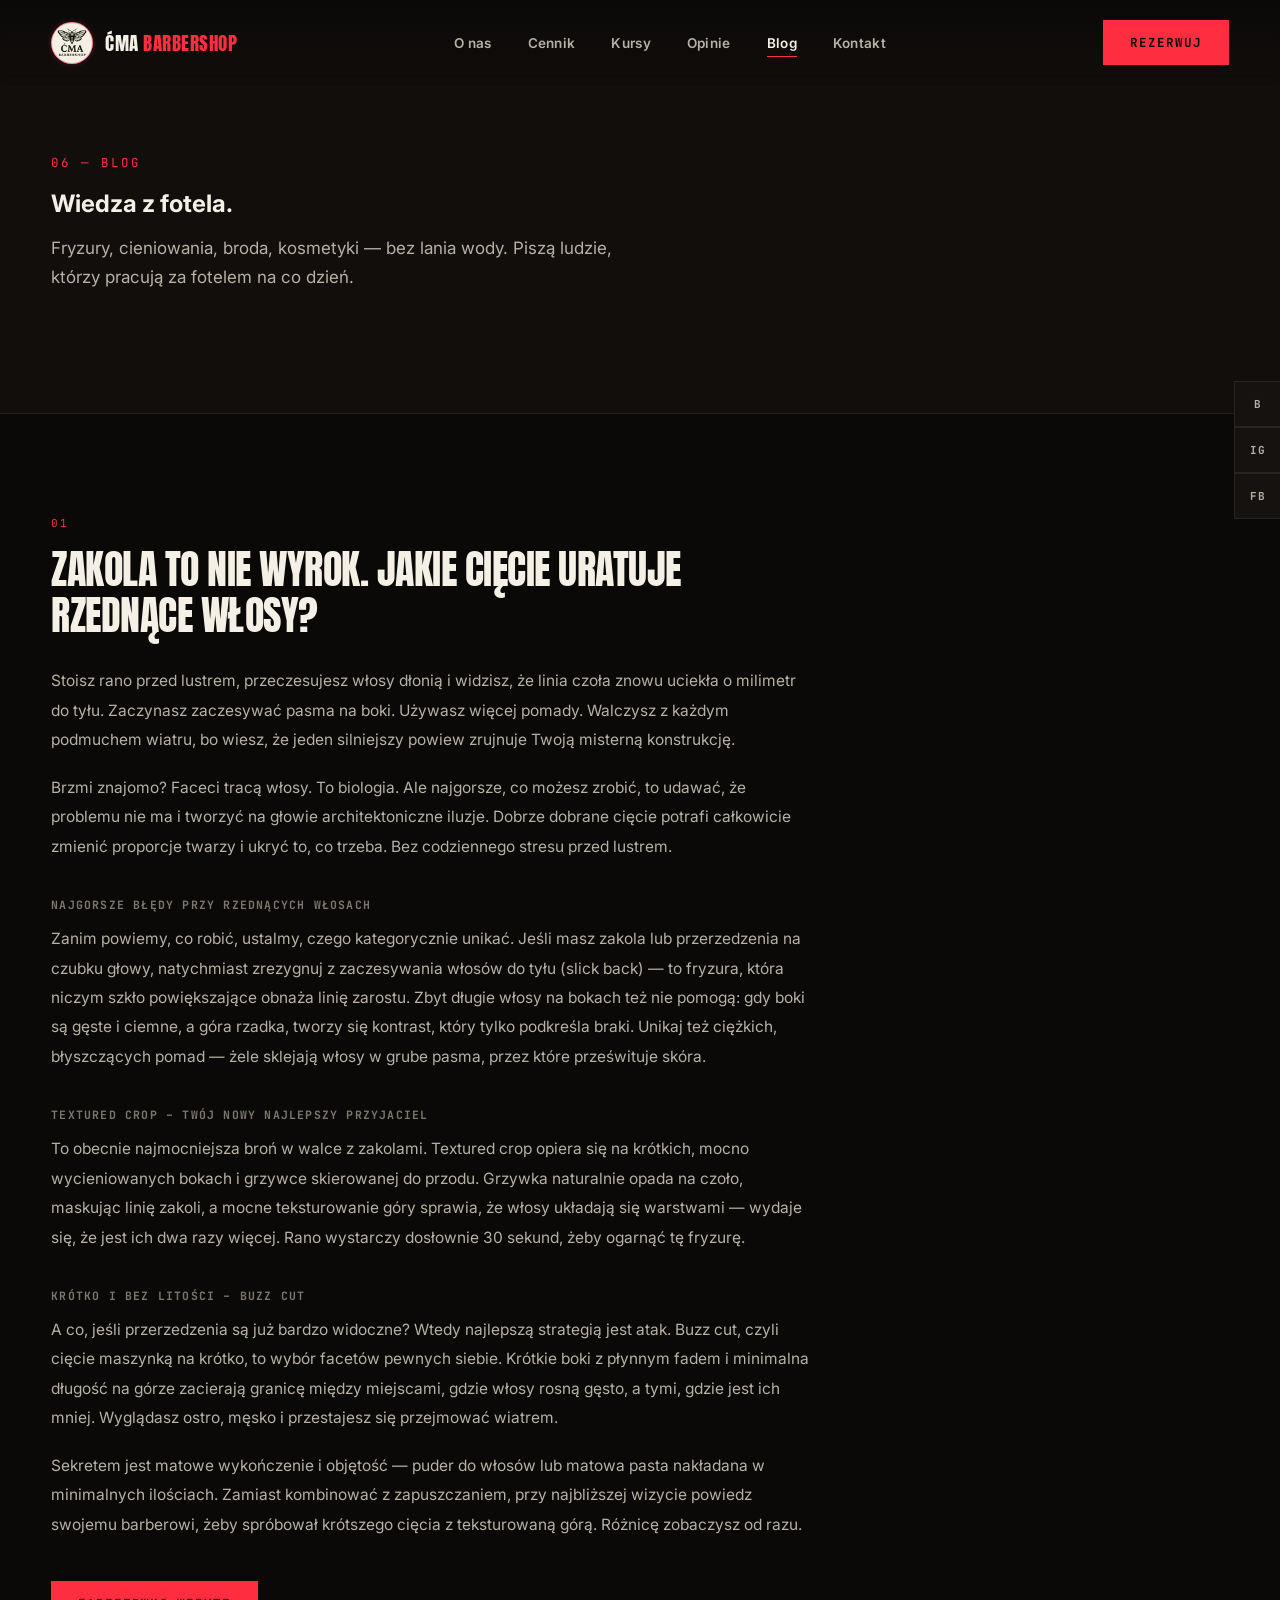
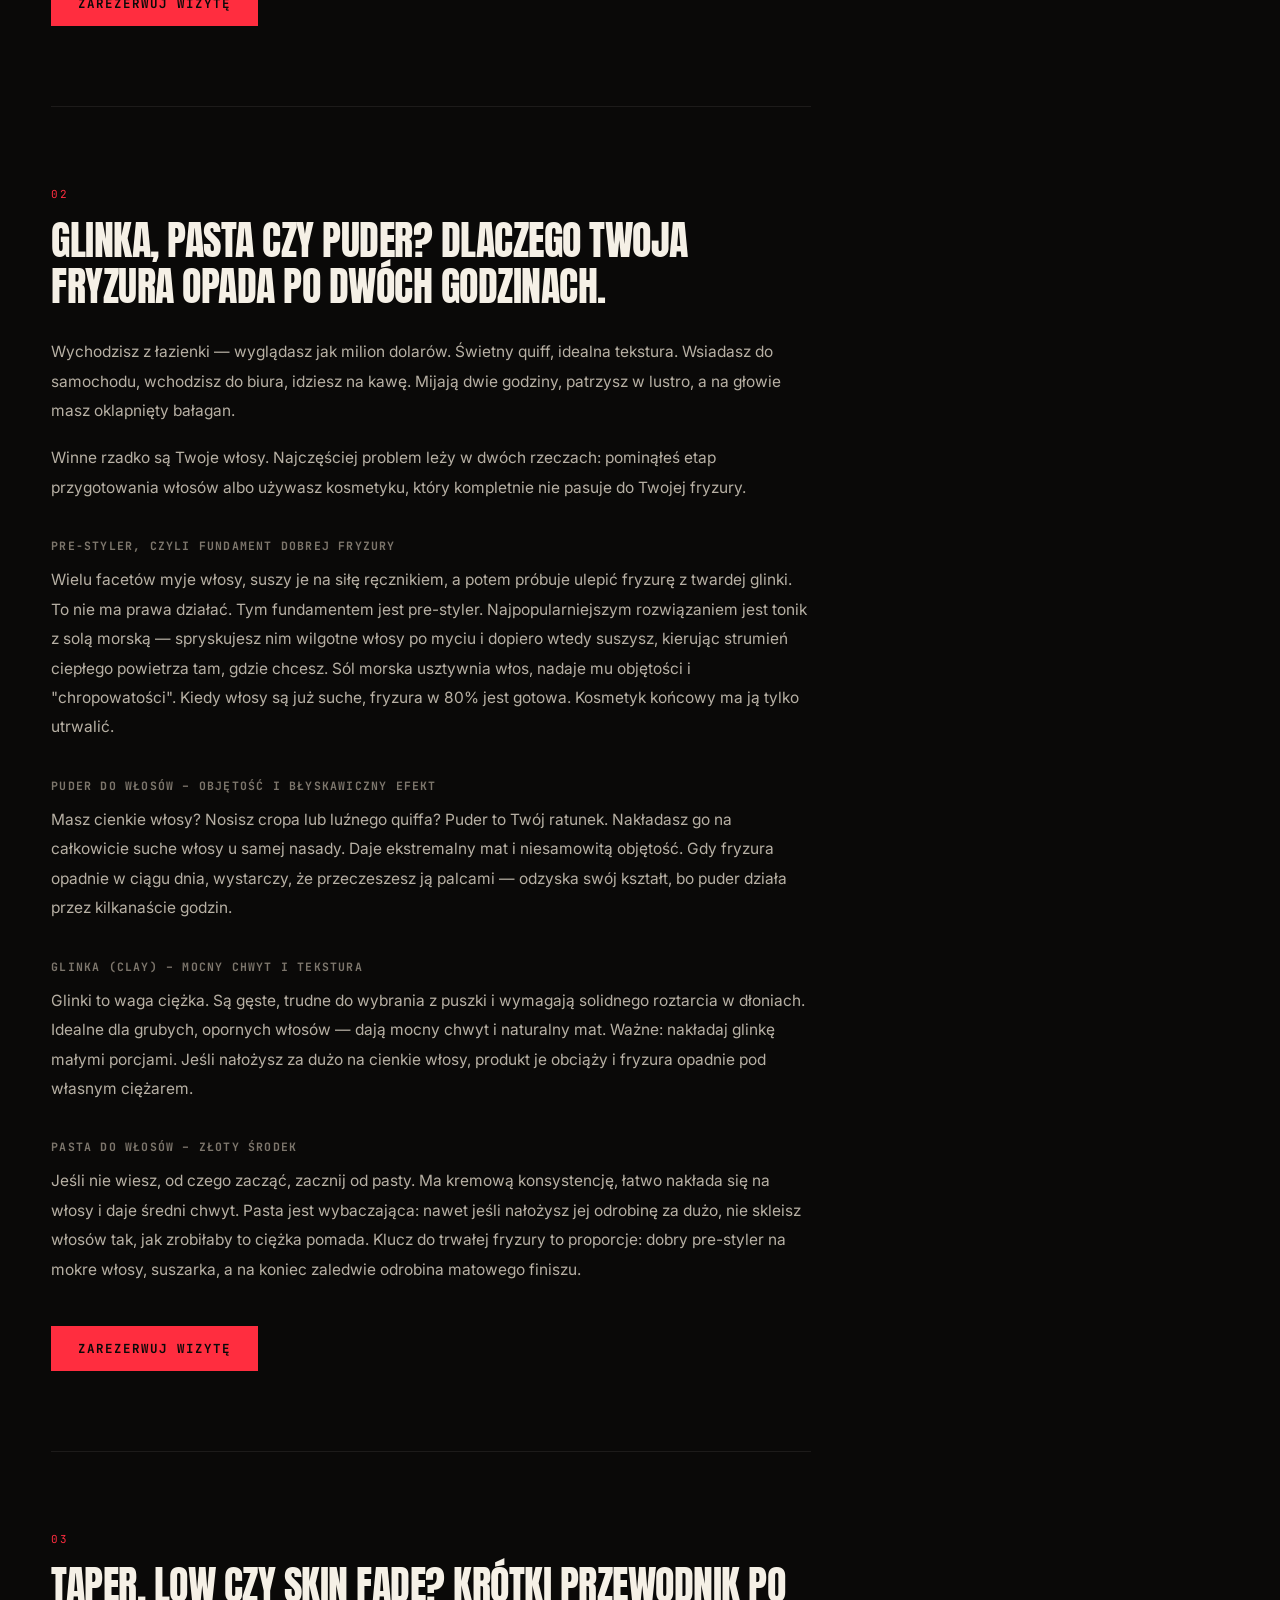
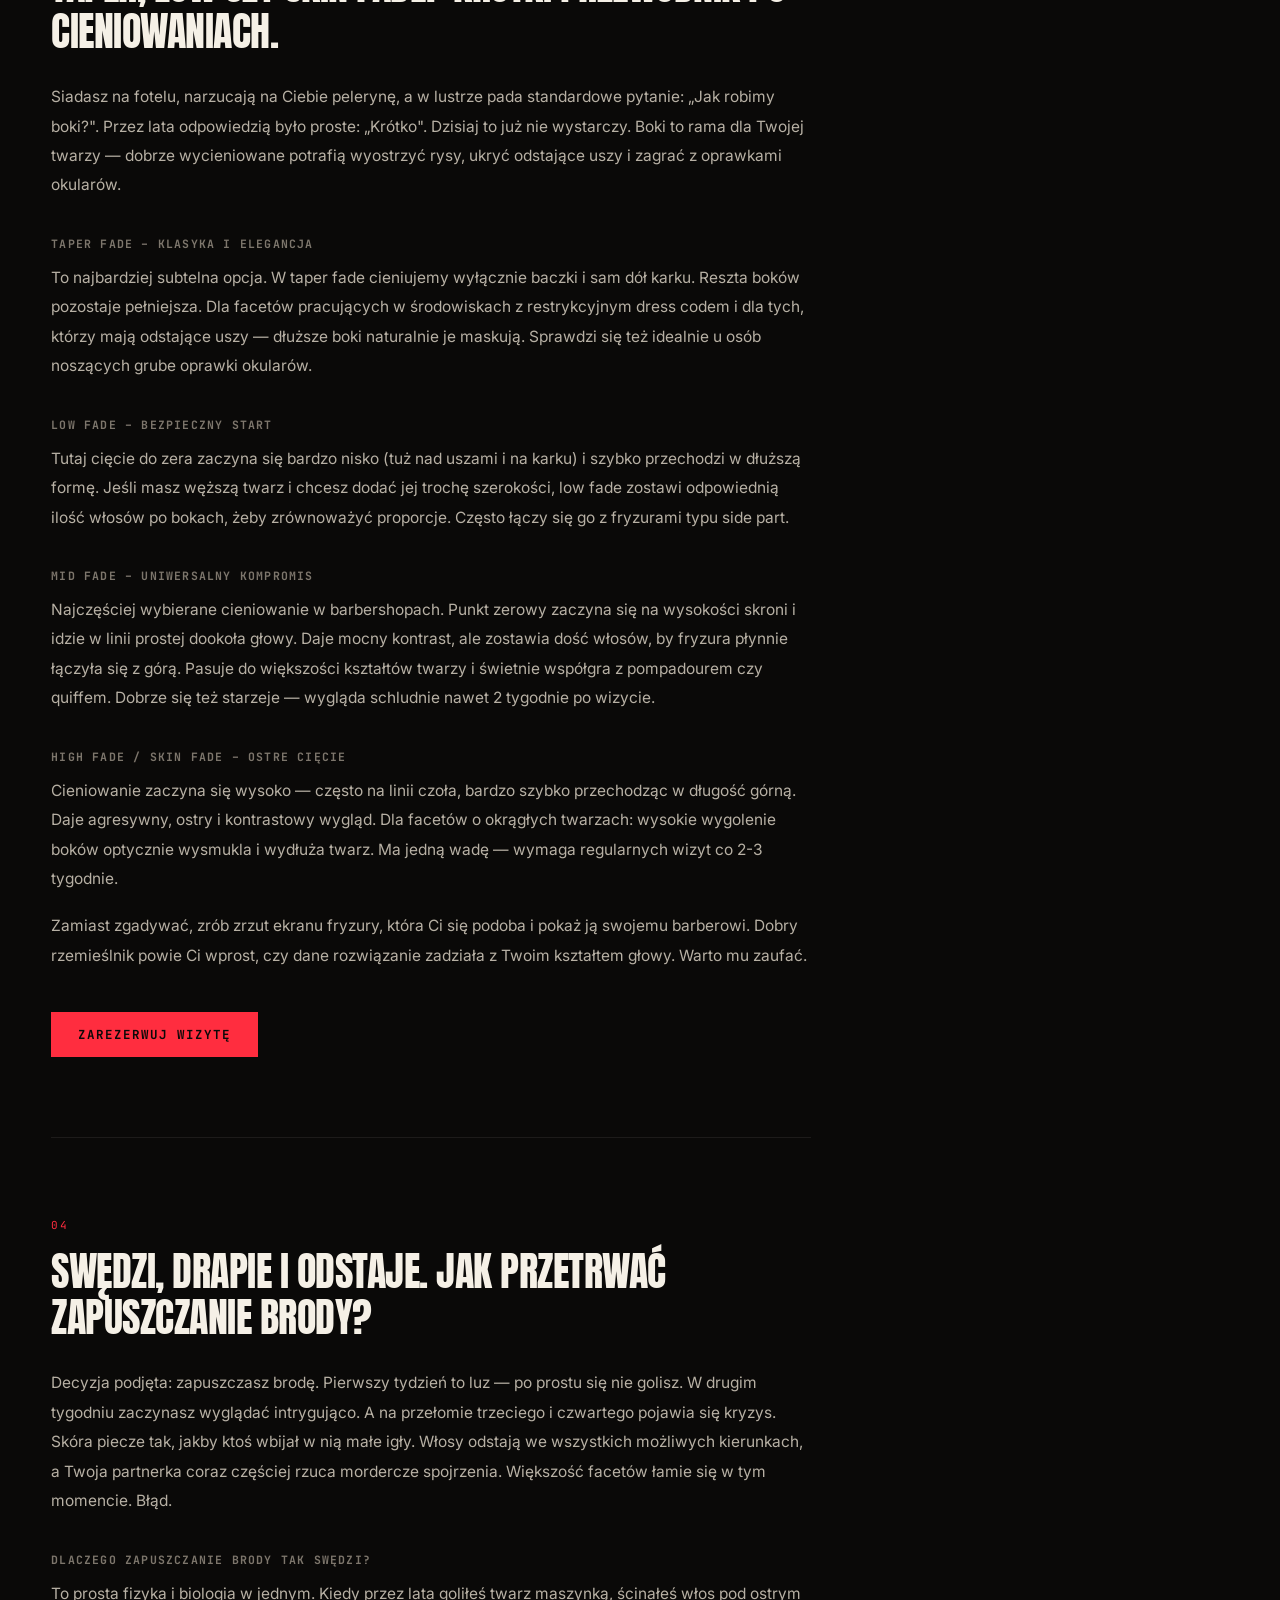
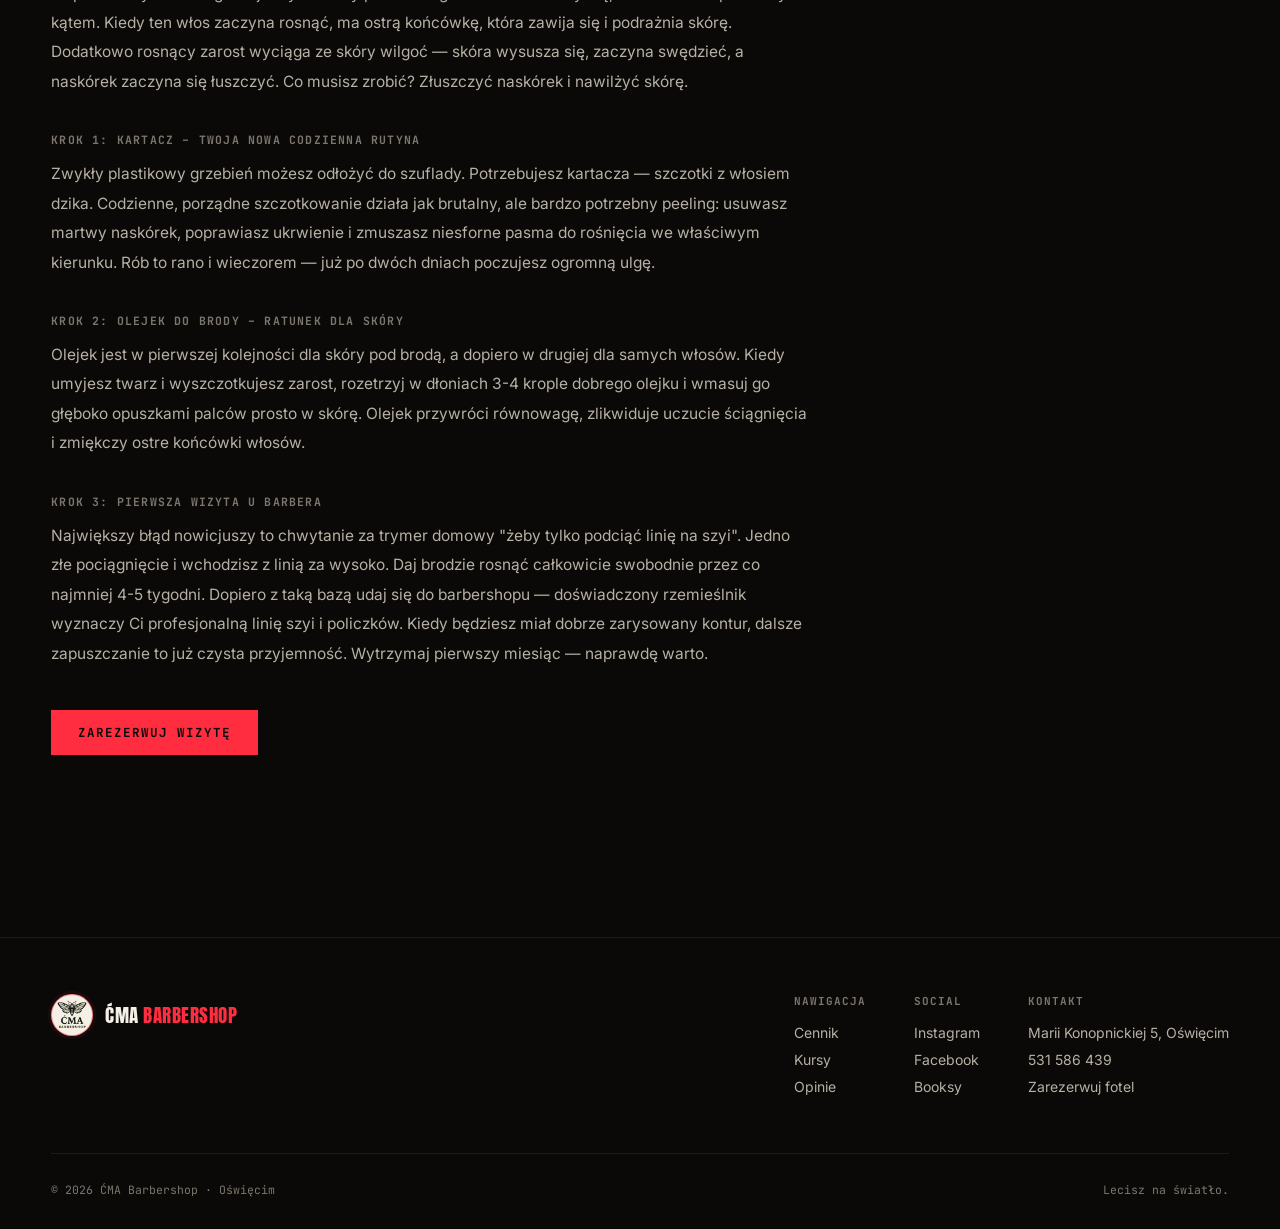
==== blog.html @ a2393db1 "Add files via upload" ====
<!DOCTYPE html>
<html lang="pl">
<head>
<meta charset="UTF-8">
<meta name="viewport" content="width=device-width, initial-scale=1, viewport-fit=cover">
<title>Blog — ĆMA Barbershop Oświęcim</title>
<meta name="description" content="Wiedza z fotela. Artykuły o fryzurach, cieniowaniach, brodzie i kosmetykach — od barberów ĆMA.">
<meta name="theme-color" content="#0a0908">
<meta property="og:title" content="Blog — ĆMA Barbershop">
<meta property="og:description" content="Wiedza z fotela. Artykuły o fryzurach, cieniowaniach, brodzie i kosmetykach.">
<meta property="og:type" content="website">
<meta property="og:locale" content="pl_PL">
<link rel="icon" type="image/jpeg" href="assets/logo-cma.jpg">
<link rel="stylesheet" href="style.css">
</head>
<body>

<!-- ============ HEADER ============ -->
<header id="siteHeader">
  <div class="brand">
    <a href="index.html" style="display:flex;align-items:center;gap:12px;text-decoration:none;">
      <div class="brand-mark">
        <img src="assets/logo-cma.jpg" alt="Logo ĆMA Barbershop">
      </div>
      <span class="brand-name">ĆMA <span>Barbershop</span></span>
    </a>
  </div>
  <nav class="main-nav">
    <a href="index.html#onas">O nas</a>
    <a href="index.html#cennik">Cennik</a>
    <a href="index.html#kursy">Kursy</a>
    <a href="index.html#opinie">Opinie</a>
    <a href="blog.html" class="active">Blog</a>
    <a href="index.html#kontakt">Kontakt</a>
  </nav>
  <a href="index.html#rezerwuj" class="btn-cta header-cta">Rezerwuj</a>
</header>

<aside class="social-rail">
  <a href="https://booksy.com/pl-pl/320725_cma-barbershop_barber-shop_10151_oswiecim#ba_s=seo" aria-label="Booksy" target="_blank" rel="noopener">B</a>
  <a href="https://www.instagram.com/cmabarbershop/" aria-label="Instagram" target="_blank" rel="noopener">IG</a>
  <a href="https://www.facebook.com/cmabarbershop/" aria-label="Facebook" target="_blank" rel="noopener">FB</a>
</aside>

<!-- ============ BLOG HERO ============ -->
<section class="blog-page-hero">
  <div class="section-inner">
    <span class="eyebrow-num">06 — Blog</span>
    <h1>Wiedza z fotela.</h1>
    <p class="blog-page-lede">Fryzury, cieniowania, broda, kosmetyki — bez lania wody. Piszą ludzie, którzy pracują za fotelem na co dzień.</p>
  </div>
</section>

<!-- ============ ARTICLES ============ -->
<main class="blog-page-main">
  <div class="section-inner">

    <article class="blog-page-article" id="blog-art-1">
      <div class="blog-page-num">01</div>
      <h2>Zakola to nie wyrok. Jakie cięcie uratuje rzednące włosy?</h2>
      <p>Stoisz rano przed lustrem, przeczesujesz włosy dłonią i widzisz, że linia czoła znowu uciekła o milimetr do tyłu. Zaczynasz zaczesywać pasma na boki. Używasz więcej pomady. Walczysz z każdym podmuchem wiatru, bo wiesz, że jeden silniejszy powiew zrujnuje Twoją misterną konstrukcję.</p>
      <p>Brzmi znajomo? Faceci tracą włosy. To biologia. Ale najgorsze, co możesz zrobić, to udawać, że problemu nie ma i tworzyć na głowie architektoniczne iluzje. Dobrze dobrane cięcie potrafi całkowicie zmienić proporcje twarzy i ukryć to, co trzeba. Bez codziennego stresu przed lustrem.</p>
      <h3>Najgorsze błędy przy rzednących włosach</h3>
      <p>Zanim powiemy, co robić, ustalmy, czego kategorycznie unikać. Jeśli masz zakola lub przerzedzenia na czubku głowy, natychmiast zrezygnuj z zaczesywania włosów do tyłu (slick back) — to fryzura, która niczym szkło powiększające obnaża linię zarostu. Zbyt długie włosy na bokach też nie pomogą: gdy boki są gęste i ciemne, a góra rzadka, tworzy się kontrast, który tylko podkreśla braki. Unikaj też ciężkich, błyszczących pomad — żele sklejają włosy w grube pasma, przez które prześwituje skóra.</p>
      <h3>Textured crop – Twój nowy najlepszy przyjaciel</h3>
      <p>To obecnie najmocniejsza broń w walce z zakolami. Textured crop opiera się na krótkich, mocno wycieniowanych bokach i grzywce skierowanej do przodu. Grzywka naturalnie opada na czoło, maskując linię zakoli, a mocne teksturowanie góry sprawia, że włosy układają się warstwami — wydaje się, że jest ich dwa razy więcej. Rano wystarczy dosłownie 30 sekund, żeby ogarnąć tę fryzurę.</p>
      <h3>Krótko i bez litości – Buzz cut</h3>
      <p>A co, jeśli przerzedzenia są już bardzo widoczne? Wtedy najlepszą strategią jest atak. Buzz cut, czyli cięcie maszynką na krótko, to wybór facetów pewnych siebie. Krótkie boki z płynnym fadem i minimalna długość na górze zacierają granicę między miejscami, gdzie włosy rosną gęsto, a tymi, gdzie jest ich mniej. Wyglądasz ostro, męsko i przestajesz się przejmować wiatrem.</p>
      <p>Sekretem jest matowe wykończenie i objętość — puder do włosów lub matowa pasta nakładana w minimalnych ilościach. Zamiast kombinować z zapuszczaniem, przy najbliższej wizycie powiedz swojemu barberowi, żeby spróbował krótszego cięcia z teksturowaną górą. Różnicę zobaczysz od razu.</p>
      <a href="index.html#rezerwuj" class="btn-cta blog-page-cta">Zarezerwuj wizytę</a>
    </article>

    <article class="blog-page-article" id="blog-art-2">
      <div class="blog-page-num">02</div>
      <h2>Glinka, pasta czy puder? Dlaczego Twoja fryzura opada po dwóch godzinach.</h2>
      <p>Wychodzisz z łazienki — wyglądasz jak milion dolarów. Świetny quiff, idealna tekstura. Wsiadasz do samochodu, wchodzisz do biura, idziesz na kawę. Mijają dwie godziny, patrzysz w lustro, a na głowie masz oklapnięty bałagan.</p>
      <p>Winne rzadko są Twoje włosy. Najczęściej problem leży w dwóch rzeczach: pominąłeś etap przygotowania włosów albo używasz kosmetyku, który kompletnie nie pasuje do Twojej fryzury.</p>
      <h3>Pre-styler, czyli fundament dobrej fryzury</h3>
      <p>Wielu facetów myje włosy, suszy je na siłę ręcznikiem, a potem próbuje ulepić fryzurę z twardej glinki. To nie ma prawa działać. Tym fundamentem jest pre-styler. Najpopularniejszym rozwiązaniem jest tonik z solą morską — spryskujesz nim wilgotne włosy po myciu i dopiero wtedy suszysz, kierując strumień ciepłego powietrza tam, gdzie chcesz. Sól morska usztywnia włos, nadaje mu objętości i "chropowatości". Kiedy włosy są już suche, fryzura w 80% jest gotowa. Kosmetyk końcowy ma ją tylko utrwalić.</p>
      <h3>Puder do włosów – objętość i błyskawiczny efekt</h3>
      <p>Masz cienkie włosy? Nosisz cropa lub luźnego quiffa? Puder to Twój ratunek. Nakładasz go na całkowicie suche włosy u samej nasady. Daje ekstremalny mat i niesamowitą objętość. Gdy fryzura opadnie w ciągu dnia, wystarczy, że przeczeszesz ją palcami — odzyska swój kształt, bo puder działa przez kilkanaście godzin.</p>
      <h3>Glinka (Clay) – mocny chwyt i tekstura</h3>
      <p>Glinki to waga ciężka. Są gęste, trudne do wybrania z puszki i wymagają solidnego roztarcia w dłoniach. Idealne dla grubych, opornych włosów — dają mocny chwyt i naturalny mat. Ważne: nakładaj glinkę małymi porcjami. Jeśli nałożysz za dużo na cienkie włosy, produkt je obciąży i fryzura opadnie pod własnym ciężarem.</p>
      <h3>Pasta do włosów – złoty środek</h3>
      <p>Jeśli nie wiesz, od czego zacząć, zacznij od pasty. Ma kremową konsystencję, łatwo nakłada się na włosy i daje średni chwyt. Pasta jest wybaczająca: nawet jeśli nałożysz jej odrobinę za dużo, nie skleisz włosów tak, jak zrobiłaby to ciężka pomada. Klucz do trwałej fryzury to proporcje: dobry pre-styler na mokre włosy, suszarka, a na koniec zaledwie odrobina matowego finiszu.</p>
      <a href="index.html#rezerwuj" class="btn-cta blog-page-cta">Zarezerwuj wizytę</a>
    </article>

    <article class="blog-page-article" id="blog-art-3">
      <div class="blog-page-num">03</div>
      <h2>Taper, low czy skin fade? Krótki przewodnik po cieniowaniach.</h2>
      <p>Siadasz na fotelu, narzucają na Ciebie pelerynę, a w lustrze pada standardowe pytanie: „Jak robimy boki?". Przez lata odpowiedzią było proste: „Krótko". Dzisiaj to już nie wystarczy. Boki to rama dla Twojej twarzy — dobrze wycieniowane potrafią wyostrzyć rysy, ukryć odstające uszy i zagrać z oprawkami okularów.</p>
      <h3>Taper fade – klasyka i elegancja</h3>
      <p>To najbardziej subtelna opcja. W taper fade cieniujemy wyłącznie baczki i sam dół karku. Reszta boków pozostaje pełniejsza. Dla facetów pracujących w środowiskach z restrykcyjnym dress codem i dla tych, którzy mają odstające uszy — dłuższe boki naturalnie je maskują. Sprawdzi się też idealnie u osób noszących grube oprawki okularów.</p>
      <h3>Low fade – bezpieczny start</h3>
      <p>Tutaj cięcie do zera zaczyna się bardzo nisko (tuż nad uszami i na karku) i szybko przechodzi w dłuższą formę. Jeśli masz węższą twarz i chcesz dodać jej trochę szerokości, low fade zostawi odpowiednią ilość włosów po bokach, żeby zrównoważyć proporcje. Często łączy się go z fryzurami typu side part.</p>
      <h3>Mid fade – uniwersalny kompromis</h3>
      <p>Najczęściej wybierane cieniowanie w barbershopach. Punkt zerowy zaczyna się na wysokości skroni i idzie w linii prostej dookoła głowy. Daje mocny kontrast, ale zostawia dość włosów, by fryzura płynnie łączyła się z górą. Pasuje do większości kształtów twarzy i świetnie współgra z pompadourem czy quiffem. Dobrze się też starzeje — wygląda schludnie nawet 2 tygodnie po wizycie.</p>
      <h3>High fade / Skin fade – ostre cięcie</h3>
      <p>Cieniowanie zaczyna się wysoko — często na linii czoła, bardzo szybko przechodząc w długość górną. Daje agresywny, ostry i kontrastowy wygląd. Dla facetów o okrągłych twarzach: wysokie wygolenie boków optycznie wysmukla i wydłuża twarz. Ma jedną wadę — wymaga regularnych wizyt co 2-3 tygodnie.</p>
      <p>Zamiast zgadywać, zrób zrzut ekranu fryzury, która Ci się podoba i pokaż ją swojemu barberowi. Dobry rzemieślnik powie Ci wprost, czy dane rozwiązanie zadziała z Twoim kształtem głowy. Warto mu zaufać.</p>
      <a href="index.html#rezerwuj" class="btn-cta blog-page-cta">Zarezerwuj wizytę</a>
    </article>

    <article class="blog-page-article" id="blog-art-4">
      <div class="blog-page-num">04</div>
      <h2>Swędzi, drapie i odstaje. Jak przetrwać zapuszczanie brody?</h2>
      <p>Decyzja podjęta: zapuszczasz brodę. Pierwszy tydzień to luz — po prostu się nie golisz. W drugim tygodniu zaczynasz wyglądać intrygująco. A na przełomie trzeciego i czwartego pojawia się kryzys. Skóra piecze tak, jakby ktoś wbijał w nią małe igły. Włosy odstają we wszystkich możliwych kierunkach, a Twoja partnerka coraz częściej rzuca mordercze spojrzenia. Większość facetów łamie się w tym momencie. Błąd.</p>
      <h3>Dlaczego zapuszczanie brody tak swędzi?</h3>
      <p>To prosta fizyka i biologia w jednym. Kiedy przez lata goliłeś twarz maszynką, ścinałeś włos pod ostrym kątem. Kiedy ten włos zaczyna rosnąć, ma ostrą końcówkę, która zawija się i podrażnia skórę. Dodatkowo rosnący zarost wyciąga ze skóry wilgoć — skóra wysusza się, zaczyna swędzieć, a naskórek zaczyna się łuszczyć. Co musisz zrobić? Złuszczyć naskórek i nawilżyć skórę.</p>
      <h3>Krok 1: Kartacz – Twoja nowa codzienna rutyna</h3>
      <p>Zwykły plastikowy grzebień możesz odłożyć do szuflady. Potrzebujesz kartacza — szczotki z włosiem dzika. Codzienne, porządne szczotkowanie działa jak brutalny, ale bardzo potrzebny peeling: usuwasz martwy naskórek, poprawiasz ukrwienie i zmuszasz niesforne pasma do rośnięcia we właściwym kierunku. Rób to rano i wieczorem — już po dwóch dniach poczujesz ogromną ulgę.</p>
      <h3>Krok 2: Olejek do brody – ratunek dla skóry</h3>
      <p>Olejek jest w pierwszej kolejności dla skóry pod brodą, a dopiero w drugiej dla samych włosów. Kiedy umyjesz twarz i wyszczotkujesz zarost, rozetrzyj w dłoniach 3-4 krople dobrego olejku i wmasuj go głęboko opuszkami palców prosto w skórę. Olejek przywróci równowagę, zlikwiduje uczucie ściągnięcia i zmiękczy ostre końcówki włosów.</p>
      <h3>Krok 3: Pierwsza wizyta u barbera</h3>
      <p>Największy błąd nowicjuszy to chwytanie za trymer domowy "żeby tylko podciąć linię na szyi". Jedno złe pociągnięcie i wchodzisz z linią za wysoko. Daj brodzie rosnąć całkowicie swobodnie przez co najmniej 4-5 tygodni. Dopiero z taką bazą udaj się do barbershopu — doświadczony rzemieślnik wyznaczy Ci profesjonalną linię szyi i policzków. Kiedy będziesz miał dobrze zarysowany kontur, dalsze zapuszczanie to już czysta przyjemność. Wytrzymaj pierwszy miesiąc — naprawdę warto.</p>
      <a href="index.html#rezerwuj" class="btn-cta blog-page-cta">Zarezerwuj wizytę</a>
    </article>

  </div>
</main>

<!-- ============ FOOTER ============ -->
<footer>
  <div class="footer-top">
    <div class="brand">
      <div class="brand-mark">
        <img src="assets/logo-cma.jpg" alt="Logo ĆMA Barbershop">
      </div>
      <span class="brand-name">ĆMA <span>Barbershop</span></span>
    </div>
    <div class="footer-links">
      <div class="footer-col">
        <h5>Nawigacja</h5>
        <a href="index.html#cennik">Cennik</a>
        <a href="index.html#kursy">Kursy</a>
        <a href="index.html#opinie">Opinie</a>
      </div>
      <div class="footer-col">
        <h5>Social</h5>
        <a href="https://www.instagram.com/cmabarbershop/" target="_blank" rel="noopener">Instagram</a>
        <a href="https://www.facebook.com/cmabarbershop/" target="_blank" rel="noopener">Facebook</a>
        <a href="https://booksy.com/pl-pl/320725_cma-barbershop_barber-shop_10151_oswiecim#ba_s=seo" target="_blank" rel="noopener">Booksy</a>
      </div>
      <div class="footer-col">
        <h5>Kontakt</h5>
        <a href="index.html#kontakt">Marii Konopnickiej 5, Oświęcim</a>
        <a href="tel:+48531586439">531 586 439</a>
        <a href="index.html#rezerwuj">Zarezerwuj fotel</a>
      </div>
    </div>
  </div>
  <div class="footer-bottom">
    <span>© 2026 ĆMA Barbershop · Oświęcim</span>
    <span>Lecisz na światło.</span>
  </div>
</footer>

<script>
  // header scroll state
  const header = document.getElementById('siteHeader');
  window.addEventListener('scroll', () => {
    header.classList.toggle('scrolled', window.scrollY > 40);
  });

  // scroll do artykułu z hasha (#blog-art-1 itp.)
  window.addEventListener('load', () => {
    const hash = window.location.hash;
    if (hash) {
      const el = document.querySelector(hash);
      if (el) {
        setTimeout(() => {
          const headerH = header?.offsetHeight || 80;
          const top = el.getBoundingClientRect().top + window.scrollY - headerH - 20;
          window.scrollTo({ top, behavior: 'smooth' });
        }, 100);
      }
    }
  });
</script>

</body>
</html>
---- style.css ----
@import url('https://fonts.googleapis.com/css2?family=Anton&family=Bebas+Neue&family=Inter:wght@400;500;600;700;800;900&family=JetBrains+Mono:wght@400;500;600;700&display=swap');

  :root{
    --bg: #0a0908;
    --bg-2: #120e0c;
    --card: #161210;
    --card-line: rgba(245,241,232,0.08);
    --red: #ff2d3f;
    --red-deep: #c4111f;
    --ember: #ff7a45;
    --cream: #f5f0e6;
    --cream-dim: #b7b0a4;
    --grey: #7d766c;
    --mono: 'JetBrains Mono', monospace;
    --display: 'Anton', sans-serif;
    --body: 'Inter', sans-serif;
  }

  *{ margin:0; padding:0; box-sizing:border-box; }
  html{ scroll-behavior:smooth; background:var(--bg); }
  body{
    background:var(--bg);
    color:var(--cream);
    font-family:var(--body);
    overflow-x:hidden;
    -webkit-font-smoothing:antialiased;
  }
  ::selection{ background:var(--red); color:var(--cream); }

  a{ color:inherit; text-decoration:none; }
  ul{ list-style:none; }
  img{ max-width:100%; display:block; }

  ::-webkit-scrollbar{ width:10px; }
  ::-webkit-scrollbar-track{ background:var(--bg); }
  ::-webkit-scrollbar-thumb{ background:var(--red-deep); border-radius:0; }

  /* ---------- texture / atmosphere ---------- */
  .grain{
    position:fixed; inset:0; z-index:999; pointer-events:none;
    opacity:0.035; mix-blend-mode:overlay;
    background-image:url("data:image/svg+xml,%3Csvg xmlns='http://www.w3.org/2000/svg' width='120' height='120'%3E%3Cfilter id='n'%3E%3CfeTurbulence type='fractalNoise' baseFrequency='0.9' numOctaves='2' stitchTiles='stitch'/%3E%3C/filter%3E%3Crect width='100%25' height='100%25' filter='url(%23n)'/%3E%3C/svg%3E");
  }
  .hex-field{
    position:absolute; inset:0;
    background-image:
      linear-gradient(30deg, transparent 49%, rgba(245,241,232,0.025) 50%, transparent 51%),
      linear-gradient(150deg, transparent 49%, rgba(245,241,232,0.025) 50%, transparent 51%),
      linear-gradient(90deg, transparent 49%, rgba(245,241,232,0.018) 50%, transparent 51%);
    background-size: 64px 110px;
    pointer-events:none;
  }

  /* ---------- focus ---------- */
  a:focus-visible, button:focus-visible{
    outline:2px solid var(--ember); outline-offset:3px;
  }

  @media (prefers-reduced-motion: reduce){
    *{ animation-duration:0.01ms !important; animation-iteration-count:1 !important; transition-duration:0.01ms !important; scroll-behavior:auto !important; }
  }

  /* ================= NAV ================= */
  header{
    position:fixed; top:0; left:0; right:0; z-index:200;
    display:flex; align-items:center; justify-content:space-between;
    padding:20px clamp(20px,4vw,56px);
    background:linear-gradient(180deg, rgba(10,9,8,0.92), rgba(10,9,8,0));
    backdrop-filter:blur(6px);
    transition:padding .3s ease, background .3s ease;
  }
  header.scrolled{
    padding:12px clamp(20px,4vw,56px);
    background:rgba(10,9,8,0.88);
    border-bottom:1px solid var(--card-line);
  }
  .brand{ display:flex; align-items:center; gap:12px; }
  .brand-mark{
    width:42px; height:42px; border-radius:50%;
    border:1px solid rgba(255,45,63,0.5);
    display:flex; align-items:center; justify-content:center;
    background:#f5f0e6;
    overflow:hidden;
    box-shadow:0 0 0 3px rgba(255,45,63,0.08);
    flex-shrink:0;
  }
  .brand-mark img{ width:100%; height:100%; object-fit:cover; display:block; }
  .brand-name{ font-family:var(--display); font-size:19px; letter-spacing:0.5px; text-transform:uppercase; }
  .brand-name span{ color:var(--red); }

  nav.main-nav{ display:flex; align-items:center; gap:36px; }
  nav.main-nav a{
    font-size:13.5px; font-weight:600; letter-spacing:0.3px; color:var(--cream-dim);
    position:relative; padding:4px 0; transition:color .25s ease;
  }
  nav.main-nav a::after{
    content:''; position:absolute; left:0; bottom:-2px; width:0; height:1px; background:var(--red);
    transition:width .25s ease;
  }
  nav.main-nav a:hover{ color:var(--cream); }
  nav.main-nav a:hover::after{ width:100%; }

  .header-actions{ display:flex; align-items:center; gap:16px; }
  .nav-blog-link{
    font-size:13.5px; font-weight:600; letter-spacing:0.3px; color:var(--cream-dim);
    position:relative; padding:4px 0; transition:color .25s ease; text-decoration:none;
  }
  .nav-blog-link::after{
    content:''; position:absolute; left:0; bottom:-2px; width:0; height:1px; background:var(--red);
    transition:width .25s ease;
  }
  .nav-blog-link:hover{ color:var(--cream); }
  .nav-blog-link:hover::after{ width:100%; }

  #mainContent.hidden{ display:none; }

  .blog-view{
    display:none; position:fixed; inset:0; background:var(--bg); z-index:999;
    overflow-y:auto;
  }
  .blog-view.active{ display:block; animation:fadein .35s ease; }
  .blog-view-bar{
    position:sticky; top:0; z-index:10; background:var(--bg);
    border-bottom:1px solid var(--card-line);
    display:flex; align-items:center; justify-content:space-between;
    padding:0 clamp(20px,5vw,60px); height:64px;
  }
  .blog-brand{
    font-family:var(--display); font-size:19px; letter-spacing:0.5px;
    text-transform:uppercase; color:var(--cream); text-decoration:none;
  }
  .blog-brand span{ color:var(--red); }
  .blog-back-btn{
    font-family:var(--mono); font-size:12px; letter-spacing:0.8px; text-transform:uppercase;
    background:transparent; border:1px solid var(--card-line); color:var(--cream-dim);
    padding:10px 20px; cursor:pointer; transition:all .2s;
  }
  .blog-back-btn:hover{ border-color:var(--cream-dim); color:var(--cream); }
  .blog-view-inner{
    max-width:900px; margin:0 auto; padding:clamp(40px,6vw,80px) clamp(20px,5vw,60px);
  }
  .blog-view-header{
    border-bottom:1px solid var(--card-line); padding-bottom:40px; margin-bottom:60px;
  }
  .blog-view-header h2{ margin:0; }
  .blog-articles{ display:flex; flex-direction:column; gap:64px; }
  .blog-article{ border-bottom:1px solid var(--card-line); padding-bottom:64px; }
  .blog-article:last-child{ border-bottom:none; }
  .blog-article-num{
    font-family:var(--mono); font-size:11px; letter-spacing:1.5px;
    color:var(--red); text-transform:uppercase; margin-bottom:14px;
  }
  .blog-article h3{
    font-family:var(--display); font-size:clamp(20px,3vw,30px);
    font-weight:400; text-transform:uppercase; line-height:1.2;
    color:var(--cream); margin:0 0 24px;
  }
  .blog-article h4{
    font-family:var(--mono); font-size:11px; letter-spacing:1.2px; text-transform:uppercase;
    color:var(--grey); margin:28px 0 10px;
  }
  .blog-article p{
    font-size:15px; line-height:1.85; color:var(--cream-dim); margin:0 0 16px;
  }

  .btn-cta{
    font-family:var(--mono); font-size:12.5px; font-weight:700; letter-spacing:1px; text-transform:uppercase;
    background:var(--red); color:#0a0908; padding:13px 26px;
    border:1px solid var(--red); cursor:pointer;
    transition: transform .2s ease, box-shadow .3s ease, background .2s ease;
    box-shadow:0 0 0 rgba(255,45,63,0);
  }
  .btn-cta:hover{
    background:#ff4658; transform:translateY(-2px);
    box-shadow:0 8px 30px rgba(255,45,63,0.45);
  }
  .btn-ghost{
    font-family:var(--mono); font-size:12.5px; font-weight:600; letter-spacing:1px; text-transform:uppercase;
    background:transparent; color:var(--cream); padding:13px 26px;
    border:1px solid rgba(245,241,232,0.25); cursor:pointer;
    transition:border-color .25s ease, background .25s ease;
  }
  .btn-ghost:hover{ border-color:var(--cream); background:rgba(245,241,232,0.04); }

  .nav-toggle{ display:none; }

  /* ================= HERO ================= */
  .hero{
    position:relative; min-height:100svh;
    display:flex; align-items:center;
    padding:140px clamp(20px,4vw,56px) 80px;
    overflow:hidden;
  }
  .hero-bg-glow{
    position:absolute; top:-10%; right:-10%; width:65%; height:120%;
    background:radial-gradient(ellipse at center, rgba(255,45,63,0.22), rgba(196,17,31,0.08) 45%, transparent 70%);
    filter:blur(10px);
    pointer-events:none;
    animation: pulse-glow 6s ease-in-out infinite;
  }
  @keyframes pulse-glow{
    0%,100%{ opacity:0.85; }
    50%{ opacity:1.15; }
  }
  .hero-grid{
    position:relative; z-index:2;
    display:grid; grid-template-columns:1fr 1fr; gap:40px;
    width:100%; max-width:1400px; margin:0 auto; align-items:center;
  }
  .hero-grid > *{ min-width:0; }

  .eyebrow{
    font-family:var(--mono); font-size:12.5px; letter-spacing:2px; text-transform:uppercase;
    color:var(--red); display:flex; align-items:center; gap:10px; margin-bottom:22px;
  }
  .eyebrow::before{ content:''; width:26px; height:1px; background:var(--red); }

  .hero h1{
    font-family:var(--display); text-transform:uppercase;
    font-size:clamp(56px, 8.6vw, 122px); line-height:1.08; letter-spacing:-1px;
    margin-bottom:8px;
  }
  .hero h1 .outline-text{
    -webkit-text-stroke:1.5px var(--cream); color:transparent;
    display:block; margin-bottom:0.06em;
  }
  .hero h1 .fill-text{ color:var(--cream); display:block; }
  .hero h1 .glow-text{
    color:var(--red);
    text-shadow:0 0 18px rgba(255,45,63,0.55), 0 0 50px rgba(255,45,63,0.25);
  }

  .hero-sub{
    font-size:17px; line-height:1.65; color:var(--cream-dim);
    max-width:480px; margin:28px 0 38px;
  }
  .hero-sub strong{ color:var(--cream); font-weight:600; }

  .hero-ctas{ display:flex; gap:14px; flex-wrap:wrap; margin-bottom:34px; }

  .hero-meta{
    display:flex; align-items:center; gap:10px;
    font-family:var(--mono); font-size:12.5px; color:var(--cream-dim);
  }
  .dot-live{
    width:8px; height:8px; border-radius:50%; background:#6b7280;
    transition:background .4s ease;
  }
  .dot-live[style*="22c55e"]{ box-shadow:0 0 8px #22c55e; animation:blink 1.8s ease-in-out infinite; }
  @keyframes blink{ 0%,100%{ opacity:1; } 50%{ opacity:0.35; } }

  /* ---- hero visual: neon moth in spotlight ---- */
  .hero-visual{
    position:relative; z-index:2;
    display:flex; flex-direction:column; align-items:center;
    width:100%; max-width:680px; margin:0 auto;
  }
  .spotlight-ring{
    position:relative; width:100%; aspect-ratio:1/1; min-height:280px;
    border-radius:50%;
    background:radial-gradient(circle at 50% 42%, rgba(255,45,63,0.18), rgba(10,9,8,0.96) 68%);
    border:1px solid rgba(255,45,63,0.35);
    box-shadow:
      0 0 80px rgba(255,45,63,0.35),
      0 0 160px rgba(255,45,63,0.18),
      inset 0 0 60px rgba(0,0,0,0.6);
    overflow:hidden;
  }
  .neon-video{
    position:absolute; inset:0; width:100%; height:100%;
    object-fit:contain; object-position:center 42%;
    filter:drop-shadow(0 0 14px rgba(255,45,63,0.5)) drop-shadow(0 0 36px rgba(255,45,63,0.28));
    animation: flicker 5s ease-in-out infinite;
  }
  @keyframes flicker{
    0%,100%{ opacity:1; }
    42%{ opacity:1; }
    43%{ opacity:0.78; }
    44%{ opacity:1; }
    71%{ opacity:1; }
    72%{ opacity:0.62; }
    73%{ opacity:1; }
  }
  .particle{
    position:absolute; border-radius:50%; background:var(--ember);
    box-shadow:0 0 6px var(--ember);
    opacity:0; animation: float-up 7s linear infinite;
  }
  @keyframes float-up{
    0%{ opacity:0; transform:translateY(0) translateX(0); }
    10%{ opacity:0.8; }
    90%{ opacity:0.4; }
    100%{ opacity:0; transform:translateY(-220px) translateX(var(--drift,20px)); }
  }

  .floating-rating{
    position:relative; margin-top:28px;
    background:var(--card); border:1px solid var(--card-line);
    padding:16px 20px; display:inline-flex; align-items:center; gap:12px;
    box-shadow:0 20px 50px rgba(0,0,0,0.5);
    backdrop-filter:blur(8px);
  }
  .floating-rating .stars{ color:var(--red); font-size:18px; letter-spacing:1px; }
  .floating-rating .num{ font-family:var(--display); font-size:22px; }
  .floating-rating .lbl{ font-family:var(--mono); font-size:10.5px; color:var(--grey); text-transform:uppercase; letter-spacing:0.5px; }

  .social-rail{
    position:fixed; right:0; top:50%; transform:translateY(-50%); z-index:150;
    display:flex; flex-direction:column;
  }
  .social-rail a{
    width:46px; height:46px; display:flex; align-items:center; justify-content:center;
    font-family:var(--mono); font-size:11px; letter-spacing:1px; font-weight:700;
    background:var(--card); border:1px solid var(--card-line); border-right:none;
    color:var(--cream-dim);
    transition:background .25s ease, color .25s ease, padding-right .25s ease;
  }
  .social-rail a:hover{ background:var(--red); color:#0a0908; }

  .scroll-cue{
    position:absolute; bottom:28px; left:clamp(20px,4vw,56px); z-index:2;
    display:flex; align-items:center; gap:10px;
    font-family:var(--mono); font-size:11px; letter-spacing:1.5px; text-transform:uppercase; color:var(--grey);
  }
  .scroll-cue .line{
    width:1px; height:34px; background:linear-gradient(180deg, var(--red), transparent);
    animation: scroll-line 2s ease-in-out infinite;
  }
  @keyframes scroll-line{ 0%{ transform:scaleY(0.3); transform-origin:top; } 50%{ transform:scaleY(1); transform-origin:top;} 100%{ transform:scaleY(0.3); transform-origin:bottom;} }

  /* ================= SECTION SHARED ================= */
  section{ position:relative; padding:120px clamp(20px,4vw,56px); }
  .section-inner{ max-width:1280px; margin:0 auto; position:relative; z-index:2; }
  .section-head{ max-width:680px; margin-bottom:64px; }
  .section-head.center{ margin-left:auto; margin-right:auto; text-align:center; }
  .eyebrow-num{
    font-family:var(--mono); font-size:12.5px; letter-spacing:2px; color:var(--red);
    text-transform:uppercase; margin-bottom:18px; display:block;
  }
  h2{
    font-family:var(--display); text-transform:uppercase;
    font-size:clamp(34px, 4.6vw, 58px); line-height:1.18; letter-spacing:-0.5px;
  }
  .section-lede{ font-size:16.5px; color:var(--cream-dim); margin-top:18px; line-height:1.7; max-width:560px; }
  .section-head.center .section-lede{ margin-left:auto; margin-right:auto; }

  .reveal{ opacity:0; transform:translateY(36px); transition:opacity .8s cubic-bezier(.16,.8,.3,1), transform .8s cubic-bezier(.16,.8,.3,1); }
  .reveal.in{ opacity:1; transform:translateY(0); }

  /* ================= WHY ĆMA ================= */
  .why-section{ background:var(--bg); }
  .why-grid{
    display:grid; grid-template-columns:repeat(2, 1fr); gap:1px;
    background:var(--card-line); border:1px solid var(--card-line);
  }
  .why-card{
    background:var(--bg); padding:42px 38px; position:relative;
    transition:background .35s ease;
  }
  .why-card:hover{ background:var(--card); }
  .why-card .wc-num{
    font-family:var(--mono); font-size:13px; color:var(--red); letter-spacing:1px; margin-bottom:22px; display:block;
  }
  .why-card h3{
    font-family:var(--display); font-size:23px; text-transform:uppercase; letter-spacing:0.3px; margin-bottom:12px; font-weight:400;
  }
  .why-card p{ color:var(--cream-dim); font-size:14.5px; line-height:1.6; }
  .why-card::before{
    content:''; position:absolute; left:0; top:0; width:2px; height:0;
    background:var(--red); transition:height .35s ease;
  }
  .why-card:hover::before{ height:100%; }

  /* ================= ABOUT split ================= */
  .about-section{
    background:var(--bg-2);
    border-top:1px solid var(--card-line); border-bottom:1px solid var(--card-line);
  }
  .about-grid{
    display:grid; grid-template-columns:0.9fr 1.1fr; gap:64px; align-items:center;
  }
  .about-img-wrap{ position:relative; }
  .about-img-frame{
    position:relative; aspect-ratio:4/5; overflow:hidden; background:#000;
    border:1px solid var(--card-line);
  }
  .about-img-frame img, .about-img-frame svg, .about-img-frame video{ width:100%; height:100%; object-fit:cover; filter:grayscale(0.3) contrast(1.1) brightness(0.85); transition:transform .6s ease, filter .6s ease; }
  .about-img-frame:hover img, .about-img-frame:hover svg, .about-img-frame:hover video{ transform:scale(1.05); filter:grayscale(0) contrast(1.1) brightness(0.95); }
  .about-img-frame::after{
    content:''; position:absolute; inset:0;
    background:linear-gradient(180deg, transparent 50%, rgba(10,9,8,0.85));
    pointer-events:none;
  }
  .about-img-tag{
    position:absolute; bottom:24px; left:24px; z-index:3;
    font-family:var(--mono); font-size:12px; letter-spacing:1px; color:var(--cream-dim);
  }
  .about-img-corner{
    position:absolute; top:-14px; right:-14px; width:90px; height:90px;
    border:1px solid var(--red); z-index:-1;
  }

  .about-copy ul{ margin-top:26px; display:flex; flex-direction:column; gap:14px; }
  .about-copy li{
    display:flex; align-items:flex-start; gap:14px; font-size:15.5px; color:var(--cream-dim);
  }
  .about-copy li::before{
    content:'—'; color:var(--red); font-weight:700; flex-shrink:0; margin-top:1px;
  }
  .about-copy p{ font-size:16px; line-height:1.75; color:var(--cream-dim); margin-bottom:8px; }
  .about-copy p strong{ color:var(--cream); }

  .stat-row{ display:flex; gap:42px; margin-top:42px; padding-top:34px; border-top:1px solid var(--card-line); }
  .stat-row .stat b{ font-family:var(--display); font-size:38px; display:block; color:var(--cream); }
  .stat-row .stat span{ font-family:var(--mono); font-size:11.5px; color:var(--grey); text-transform:uppercase; letter-spacing:0.5px; }

  /* ================= PRICING ================= */
  .pricing-section{ background:var(--bg); }
  .price-tabs{ display:flex; gap:10px; margin-bottom:8px; }
  .price-tab{
    font-family:var(--mono); font-size:12.5px; letter-spacing:0.8px; text-transform:uppercase;
    padding:11px 20px; border:1px solid var(--card-line); background:transparent; color:var(--cream-dim);
    cursor:pointer; transition:all .25s ease;
  }
  .price-tab.active{ background:var(--red); color:#0a0908; border-color:var(--red); font-weight:700; }
  .price-tab:not(.active):hover{ border-color:var(--cream-dim); color:var(--cream); }

  .price-panel{ display:none; }
  .price-panel.active{ display:block; animation: fadein .4s ease; }
  @keyframes fadein{ from{ opacity:0; transform:translateY(8px); } to{ opacity:1; transform:translateY(0);} }

  .price-list{ border-top:1px solid var(--card-line); margin-top:38px; }
  .price-row{
    display:grid; grid-template-columns:1fr auto auto; gap:24px; align-items:baseline;
    padding:24px 4px; border-bottom:1px solid var(--card-line);
    transition:padding-left .3s ease, background .3s ease;
  }
  .price-row:hover{ padding-left:14px; background:rgba(255,45,63,0.035); }
  .price-row .pname{ font-size:18px; font-weight:600; }
  .price-row .pname small{ display:block; font-family:var(--mono); font-size:11.5px; color:var(--grey); font-weight:400; margin-top:5px; text-transform:uppercase; letter-spacing:0.5px; }
  .price-row .ptime{ font-family:var(--mono); font-size:12.5px; color:var(--grey); white-space:nowrap; }
  .price-row .pval{ font-family:var(--display); font-size:24px; color:var(--red); white-space:nowrap; }
  .price-row.featured{ position:relative; }
  .price-row.featured .pname::after{
    content:'NAJCZĘŚCIEJ WYBIERANE'; font-family:var(--mono); font-size:9.5px; letter-spacing:1px;
    background:var(--red); color:#0a0908; padding:3px 8px; margin-left:12px; vertical-align:middle; font-weight:700;
  }

  .price-foot{ margin-top:30px; display:flex; justify-content:space-between; align-items:center; flex-wrap:wrap; gap:20px; }
  .price-note{ font-size:13px; color:var(--grey); max-width:420px; }

  /* ================= COURSES ================= */
  /* ================= COURSE LABELS ================= */
  .course-labels{ display:flex; gap:10px; margin-bottom:24px; flex-wrap:wrap; }
  .course-label{
    font-family:var(--mono); font-size:12.5px; letter-spacing:0.8px; text-transform:uppercase;
    padding:11px 20px; border:1px solid var(--card-line); color:var(--cream-dim);
  }

  .courses-section{
    background:linear-gradient(180deg, var(--bg-2), var(--bg));
    border-top:1px solid var(--card-line);
  }
  .course-card{
    background:var(--card); border:1px solid var(--card-line);
    padding:56px clamp(28px,5vw,72px);
    display:grid; grid-template-columns:1.3fr 1fr; gap:56px; align-items:center;
    position:relative; overflow:hidden;
  }
  .course-card::before{
    content:''; position:absolute; top:-30%; right:-10%; width:50%; height:160%;
    background:radial-gradient(ellipse, rgba(255,45,63,0.12), transparent 70%);
    pointer-events:none;
  }
  .course-copy p{ font-size:16px; line-height:1.75; color:var(--cream-dim); margin:20px 0 28px; }
  .course-meta{ display:flex; gap:36px; margin-bottom:30px; flex-wrap:wrap; }
  .course-meta div span{ display:block; font-family:var(--mono); font-size:10.5px; color:var(--grey); text-transform:uppercase; letter-spacing:1px; margin-bottom:6px; }
  .course-meta div b{ font-family:var(--display); font-size:21px; font-weight:400; text-transform:uppercase; }
  .course-list{ display:flex; flex-direction:column; gap:11px; margin-bottom:32px; }
  .course-list li{ display:flex; gap:12px; font-size:14.5px; color:var(--cream-dim); align-items:flex-start; }
  .course-list li::before{ content:'✓'; color:var(--red); font-weight:700; }

  .course-visual{
    position:relative; aspect-ratio:1/1; border:1px solid rgba(255,45,63,0.3);
    display:flex; align-items:center; justify-content:center;
    background:#0a0908;
    overflow:hidden;
  }
  .course-photo{
    position:absolute; inset:0; width:100%; height:100%;
    object-fit:cover; object-position:50% 65%; transform:scale(1.18);
    filter:grayscale(0.25) contrast(1.1) brightness(0.55);
  }
  .course-visual::before{
    content:''; position:absolute; inset:0; z-index:1;
    background:
      radial-gradient(circle at 50% 45%, rgba(255,45,63,0.22), transparent 65%),
      linear-gradient(180deg, rgba(10,9,8,0.35), rgba(10,9,8,0.85) 78%, rgba(10,9,8,0.95));
  }
  .course-visual .badge{
    position:absolute; bottom:18px; left:18px; right:18px; z-index:2;
    background:rgba(10,9,8,0.82); border:1px solid var(--card-line); padding:14px 18px;
    font-family:var(--mono); font-size:11.5px; color:var(--cream-dim); text-align:center; letter-spacing:0.5px;
    backdrop-filter:blur(4px);
  }

  /* ================= TEAM ================= */
  .team-section{ background:var(--bg); }
  .team-grid{ display:grid; grid-template-columns:repeat(4, 1fr); gap:1px; background:var(--card-line); border:1px solid var(--card-line); }
  .team-card{ background:var(--bg); position:relative; overflow:hidden; }
  .team-photo{ position:relative; aspect-ratio:3/4; overflow:hidden; background:#000; }
  .team-photo svg{ width:100%; height:100%; display:block; transition:transform .5s ease; }
  .team-card:hover .team-photo svg{ transform:scale(1.06); }
  .team-photo::after{
    content:''; position:absolute; inset:0;
    background:linear-gradient(180deg, transparent 40%, rgba(10,9,8,0.95));
  }
  .team-info{ position:absolute; bottom:0; left:0; right:0; padding:22px; z-index:2; }
  .team-info .role{ font-family:var(--mono); font-size:10.5px; color:var(--red); text-transform:uppercase; letter-spacing:1px; margin-bottom:4px; }
  .team-info h3{ font-family:var(--display); font-size:24px; text-transform:uppercase; margin-bottom:10px; }
  .team-link{
    font-family:var(--mono); font-size:11px; letter-spacing:0.5px; color:var(--cream-dim);
    display:inline-flex; align-items:center; gap:6px; opacity:0; transform:translateY(8px);
    transition:opacity .35s ease, transform .35s ease;
  }
  .team-card:hover .team-link{ opacity:1; transform:translateY(0); color:var(--cream); }

  .team-stats-bar{
    margin-top:50px; display:flex; align-items:center; justify-content:center; gap:14px;
    font-family:var(--mono); font-size:13px; color:var(--cream-dim);
  }
  .team-stats-bar .stars{ color:var(--red); letter-spacing:2px; }

  /* ================= TESTIMONIALS ================= */
  .testi-section{
    background:var(--bg-2);
    border-top:1px solid var(--card-line); border-bottom:1px solid var(--card-line);
    position:relative;
  }
  .testi-track-wrap{ overflow:hidden; margin-top:50px; }
  .testi-track{ display:flex; gap:24px; width:max-content; animation:marquee 42s linear infinite; }
  .testi-track:hover{ animation-play-state:paused; }
  @keyframes marquee{ from{ transform:translateX(0); } to{ transform:translateX(-50%); } }
  .testi-card{
    width:380px; flex-shrink:0; background:var(--card); border:1px solid var(--card-line);
    padding:32px; display:flex; flex-direction:column; gap:18px;
  }
  .testi-stars{ color:var(--red); font-size:15px; letter-spacing:2px; }
  .testi-card p{ font-size:15.5px; line-height:1.65; color:var(--cream); flex-grow:1; }
  .testi-who{ display:flex; align-items:center; gap:12px; padding-top:14px; border-top:1px solid var(--card-line); }
  .testi-avatar{
    width:38px; height:38px; border-radius:50%; background:var(--bg);
    display:flex; align-items:center; justify-content:center;
    font-family:var(--display); font-size:14px; color:var(--red); border:1px solid var(--card-line);
  }
  .testi-who .name{ font-size:13.5px; font-weight:600; }
  .testi-who .tag{ font-family:var(--mono); font-size:11px; color:var(--grey); }
  .testi-badge-row{
    display:flex; align-items:center; gap:28px; margin-top:46px; flex-wrap:wrap;
    justify-content:center;
  }
  .source-badge{
    display:flex; align-items:center; gap:10px; font-family:var(--mono); font-size:12.5px; color:var(--cream-dim);
    border:1px solid var(--card-line); padding:10px 18px;
  }
  .source-badge b{ color:var(--cream); font-family:var(--body); font-weight:700; }

  /* ================= BLOG ================= */
  .blog-section{ background:var(--bg-2); border-top:1px solid var(--card-line); }
  .blog-grid{
    display:grid; grid-template-columns:repeat(2, 1fr); gap:2px;
    border:1px solid var(--card-line); margin-top:48px;
  }
  .blog-card{
    background:var(--card); padding:40px clamp(24px,4vw,48px);
    border:1px solid var(--card-line);
    display:flex; flex-direction:column; gap:14px;
    transition:background .2s ease;
  }
  .blog-card:hover{ background:#1a1310; }
  .blog-num{
    font-family:var(--mono); font-size:11px; letter-spacing:1.5px;
    color:var(--red); text-transform:uppercase;
  }
  .blog-card h3{
    font-family:var(--display); font-size:clamp(17px,2vw,22px);
    font-weight:400; text-transform:uppercase; line-height:1.25;
    color:var(--cream); margin:0;
  }
  .blog-card p{
    font-size:14.5px; line-height:1.75; color:var(--cream-dim); margin:0; flex:1;
  }
  .blog-link{
    font-family:var(--mono); font-size:12px; letter-spacing:0.8px;
    text-transform:uppercase; color:var(--red); text-decoration:none;
    transition:opacity .2s;
  }
  .blog-link:hover{ opacity:0.7; }
  @media(max-width:700px){ .blog-grid{ grid-template-columns:1fr; } }

  /* ================= FINAL CTA ================= */
  .final-cta{
    background:var(--bg); position:relative; overflow:hidden;
    padding:140px clamp(20px,4vw,56px);
    text-align:center;
  }
  .final-cta .hex-field{ opacity:0.6; }
  .final-glow{
    position:absolute; top:50%; left:50%; transform:translate(-50%,-50%);
    width:900px; height:500px;
    background:radial-gradient(ellipse, rgba(255,45,63,0.25), transparent 70%);
    filter:blur(20px); pointer-events:none;
  }
  .final-cta .section-inner{ position:relative; z-index:3; }
  .final-cta .eyebrow-num{ justify-content:center; display:flex; }
  .final-cta h2{ font-size:clamp(40px,7vw,90px); margin-bottom:24px; }
  .final-cta .section-lede{ margin:0 auto 44px; font-size:17.5px; max-width:520px; }
  .final-ctas{ display:flex; gap:16px; justify-content:center; flex-wrap:wrap; margin-bottom:46px; }
  .final-ctas .btn-cta, .final-ctas .btn-ghost{ padding:18px 38px; font-size:13.5px; }

  .hours-strip{
    display:inline-flex; gap:0; border:1px solid var(--card-line); margin-top:10px;
    background:var(--card);
  }
  .hours-strip div{
    padding:16px 22px; font-family:var(--mono); font-size:11.5px; color:var(--cream-dim);
    border-right:1px solid var(--card-line);
  }
  .hours-strip div:last-child{ border-right:none; }
  .hours-strip div b{ display:block; color:var(--cream); font-size:13px; margin-bottom:4px; font-family:var(--body); }
  .hours-strip div.today{ background:rgba(255,45,63,0.08); }
  .hours-strip div.today b{ color:var(--red); }

  /* ================= MAP / CONTACT ================= */
  .contact-section{ background:var(--bg-2); border-top:1px solid var(--card-line); }
  .contact-grid{ display:grid; grid-template-columns:1fr 1fr; gap:1px; background:var(--card-line); border:1px solid var(--card-line); }
  .contact-map{ position:relative; min-height:480px; background:#000; }
  .map-embed{
    position:absolute; inset:0; width:100%; height:100%; border:0; display:block;
    filter:grayscale(0.55) invert(0.92) contrast(0.88) brightness(0.95) hue-rotate(180deg);
  }
  .map-label{
    position:absolute; bottom:24px; left:24px; z-index:2;
    background:var(--bg); border:1px solid var(--card-line);
    padding:14px 18px; font-family:var(--mono); font-size:12px; color:var(--cream-dim);
    pointer-events:none;
  }

  .contact-info{ background:var(--bg); padding:56px clamp(28px,4vw,64px); }
  .info-block{ margin-bottom:34px; padding-bottom:34px; border-bottom:1px solid var(--card-line); }
  .info-block:last-of-type{ border-bottom:none; }
  .info-block h4{ font-family:var(--mono); font-size:11.5px; color:var(--red); text-transform:uppercase; letter-spacing:1.5px; margin-bottom:14px; }
  .info-block p{ font-size:17px; line-height:1.5; }
  .hours-table{ display:flex; flex-direction:column; gap:8px; }
  .hours-table .hrow{ display:flex; justify-content:space-between; font-size:14.5px; color:var(--cream-dim); padding:6px 0; }
  .hours-table .hrow.today{ color:var(--cream); font-weight:600; }
  .hours-table .hrow.closed span:last-child{ color:var(--grey); }
  .contact-actions{ display:flex; gap:14px; margin-top:10px; flex-wrap:wrap; }

  /* ================= FOOTER ================= */
  footer{
    background:var(--bg); padding:56px clamp(20px,4vw,56px) 32px;
    border-top:1px solid var(--card-line);
  }
  .footer-top{ display:flex; justify-content:space-between; align-items:flex-start; flex-wrap:wrap; gap:32px; margin-bottom:48px; }
  .footer-links{ display:flex; gap:48px; flex-wrap:wrap; }
  .footer-col h5{ font-family:var(--mono); font-size:11px; color:var(--grey); text-transform:uppercase; letter-spacing:1px; margin-bottom:16px; }
  .footer-col a{ display:block; font-size:14px; color:var(--cream-dim); margin-bottom:10px; transition:color .2s ease; }
  .footer-col a:hover{ color:var(--red); }
  .footer-bottom{
    display:flex; justify-content:space-between; align-items:center; flex-wrap:wrap; gap:16px;
    padding-top:28px; border-top:1px solid var(--card-line);
    font-family:var(--mono); font-size:11.5px; color:var(--grey);
  }

  /* ================= sticky mobile cta ================= */
  .sticky-cta{
    position:fixed; bottom:0; left:0; right:0; z-index:180;
    display:none; padding:14px 16px; background:rgba(10,9,8,0.95);
    border-top:1px solid var(--card-line); backdrop-filter:blur(8px);
  }
  .sticky-cta .btn-cta{ width:100%; text-align:center; }

  /* ================= BLOG PAGE (blog.html) ================= */
  .blog-page-hero{
    background:var(--bg-2); border-bottom:1px solid var(--card-line);
    padding-top:clamp(100px,12vw,160px);
  }
  .blog-page-lede{
    font-size:17px; line-height:1.75; color:var(--cream-dim);
    max-width:580px; margin-top:16px;
  }
  .blog-page-main{
    background:var(--bg); padding:clamp(60px,8vw,120px) clamp(20px,4vw,56px);
  }
  .blog-page-article{
    max-width:760px; padding-bottom:80px; margin-bottom:80px;
    border-bottom:1px solid var(--card-line);
  }
  .blog-page-article:last-child{ border-bottom:none; margin-bottom:0; }
  .blog-page-num{
    font-family:var(--mono); font-size:11px; letter-spacing:1.5px;
    color:var(--red); text-transform:uppercase; margin-bottom:16px;
  }
  .blog-page-article h2{
    font-family:var(--display); font-size:clamp(24px,3.5vw,40px);
    font-weight:400; text-transform:uppercase; line-height:1.15;
    color:var(--cream); margin:0 0 28px;
  }
  .blog-page-article h3{
    font-family:var(--mono); font-size:11.5px; letter-spacing:1.2px;
    text-transform:uppercase; color:var(--grey); margin:36px 0 12px;
  }
  .blog-page-article p{
    font-size:15.5px; line-height:1.9; color:var(--cream-dim); margin:0 0 18px;
  }
  .blog-page-cta{ display:inline-flex; margin-top:24px; }
  nav.main-nav a.active{ color:var(--cream); }
  nav.main-nav a.active::after{ width:100%; }

  /* ================= RESPONSIVE ================= */
  @media (max-width: 1080px){
    .hero-grid{ grid-template-columns:1fr; }
    .hero-visual{ max-width:420px; margin-top:20px; }
    .why-grid{ grid-template-columns:1fr; }
    .about-grid{ grid-template-columns:1fr; }
    .about-img-frame{ max-width:420px; }
    .course-card{ grid-template-columns:1fr; }
    .course-visual{ max-width:100%; aspect-ratio:4/3; }
    .team-grid{ grid-template-columns:repeat(2,1fr); }
    .contact-grid{ grid-template-columns:1fr; }
  }
  @media (max-width: 760px){
    nav.main-nav, .header-cta{ display:none; }
    .social-rail{ display:none; }
    .hero{ padding-top:110px; }
    .stat-row{ gap:26px; flex-wrap:wrap; }
    .price-row{ grid-template-columns:1fr; gap:6px; }
    .price-row .pval{ font-size:21px; }
    section{ padding:80px 20px; }
    .sticky-cta{ display:block; }
    body{ padding-bottom:74px; }
    .footer-top{ flex-direction:column; }
  }
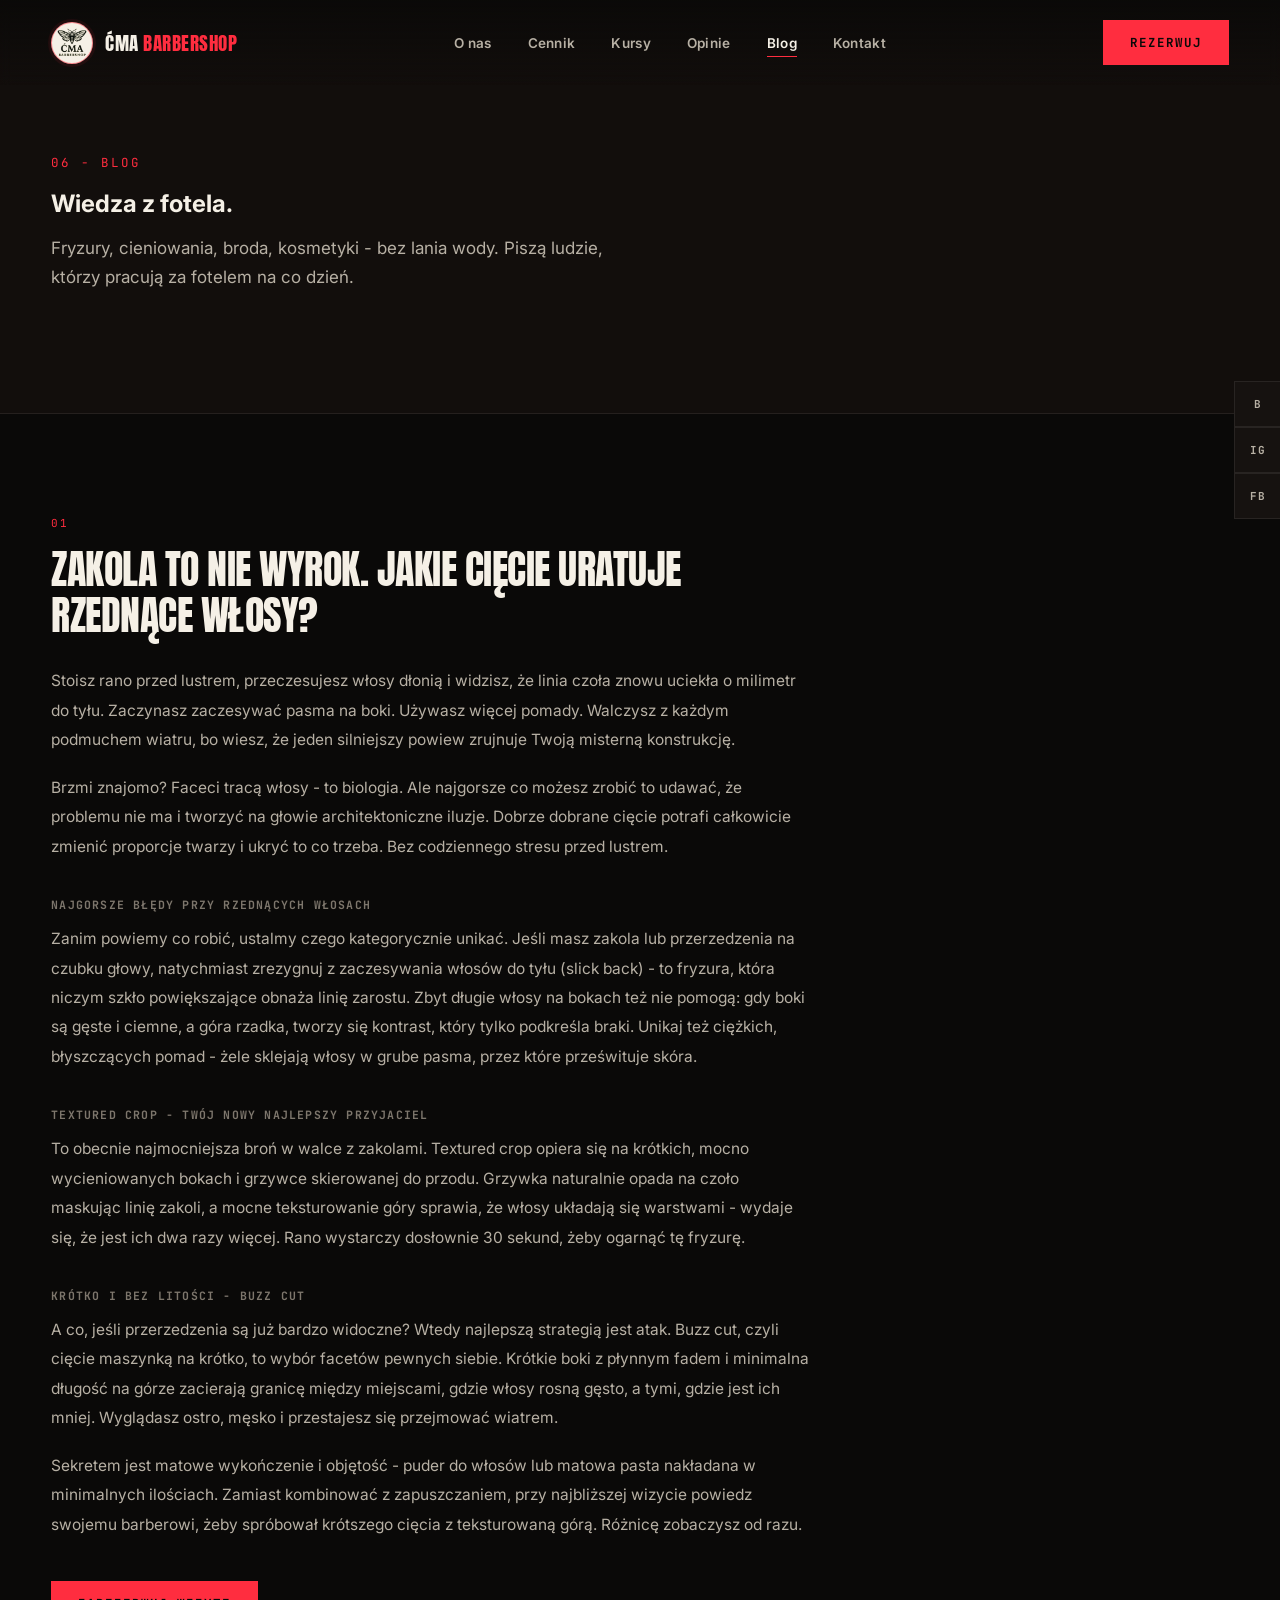
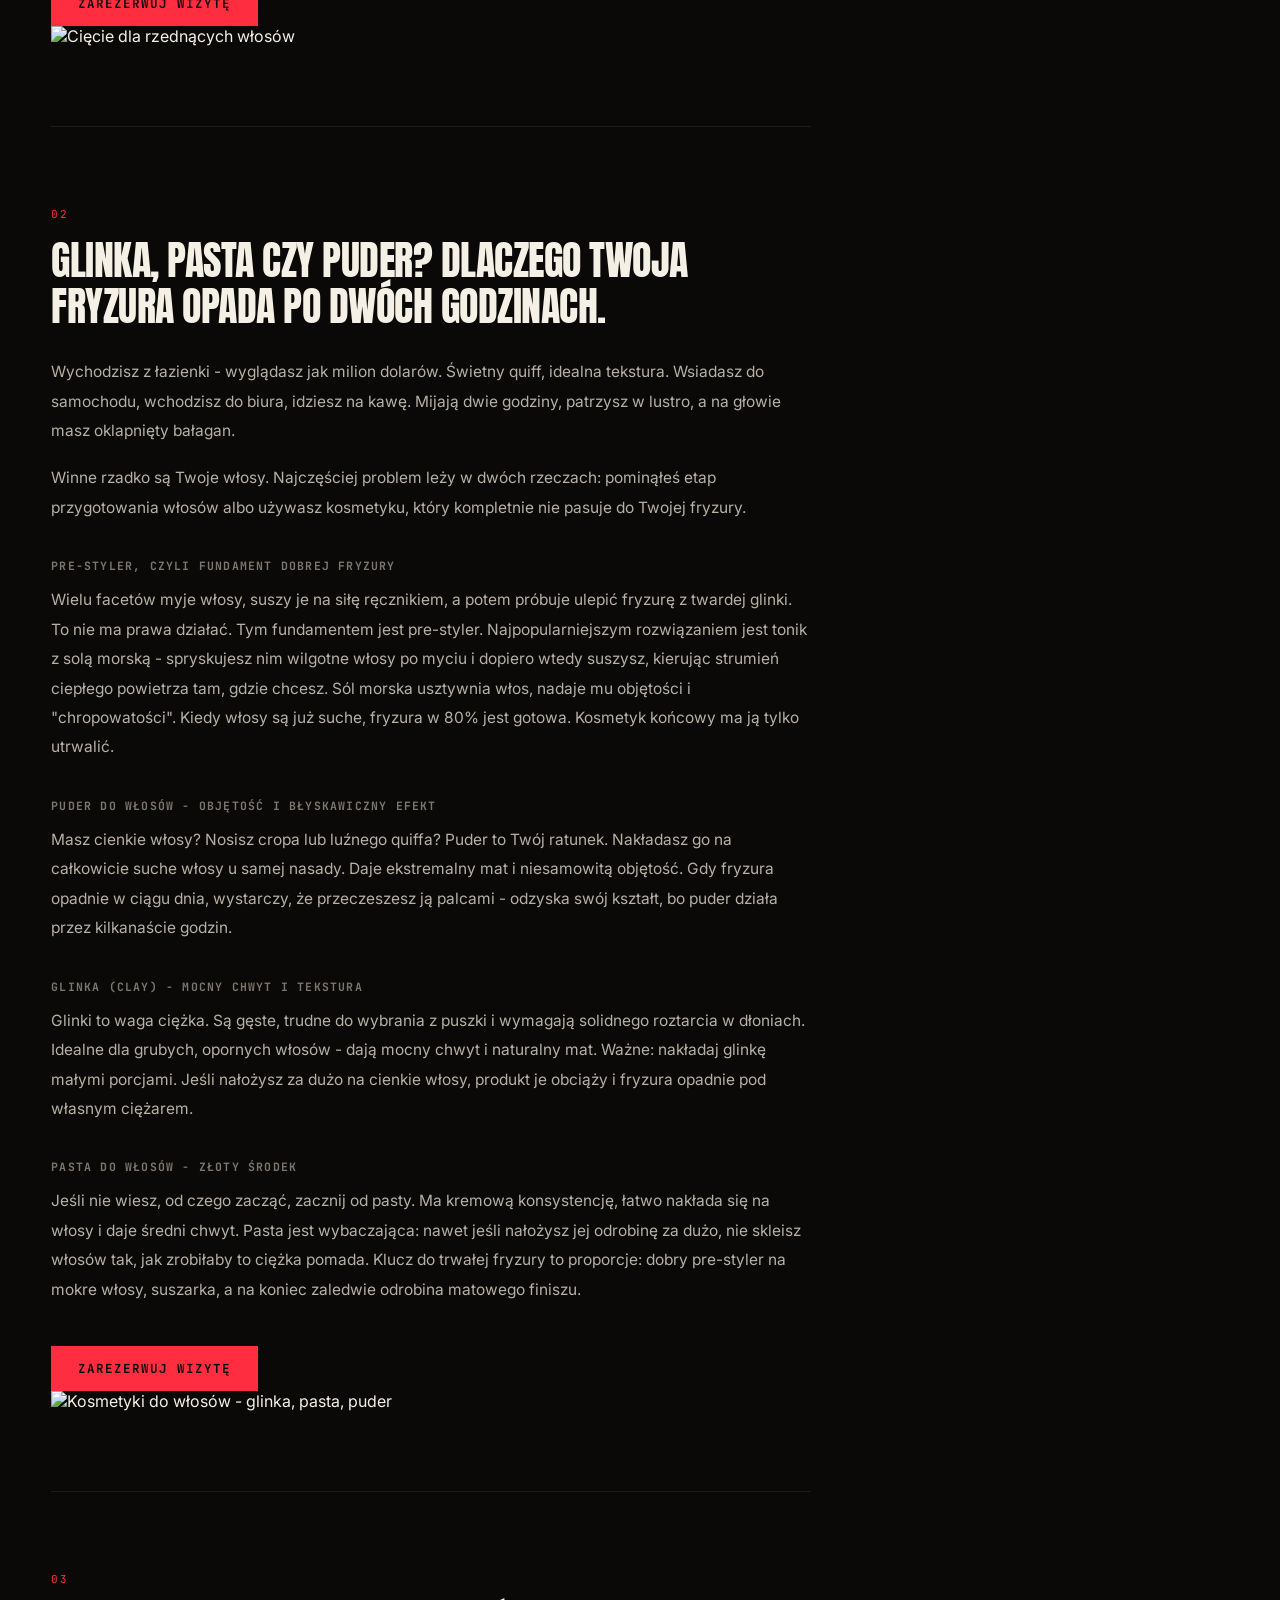
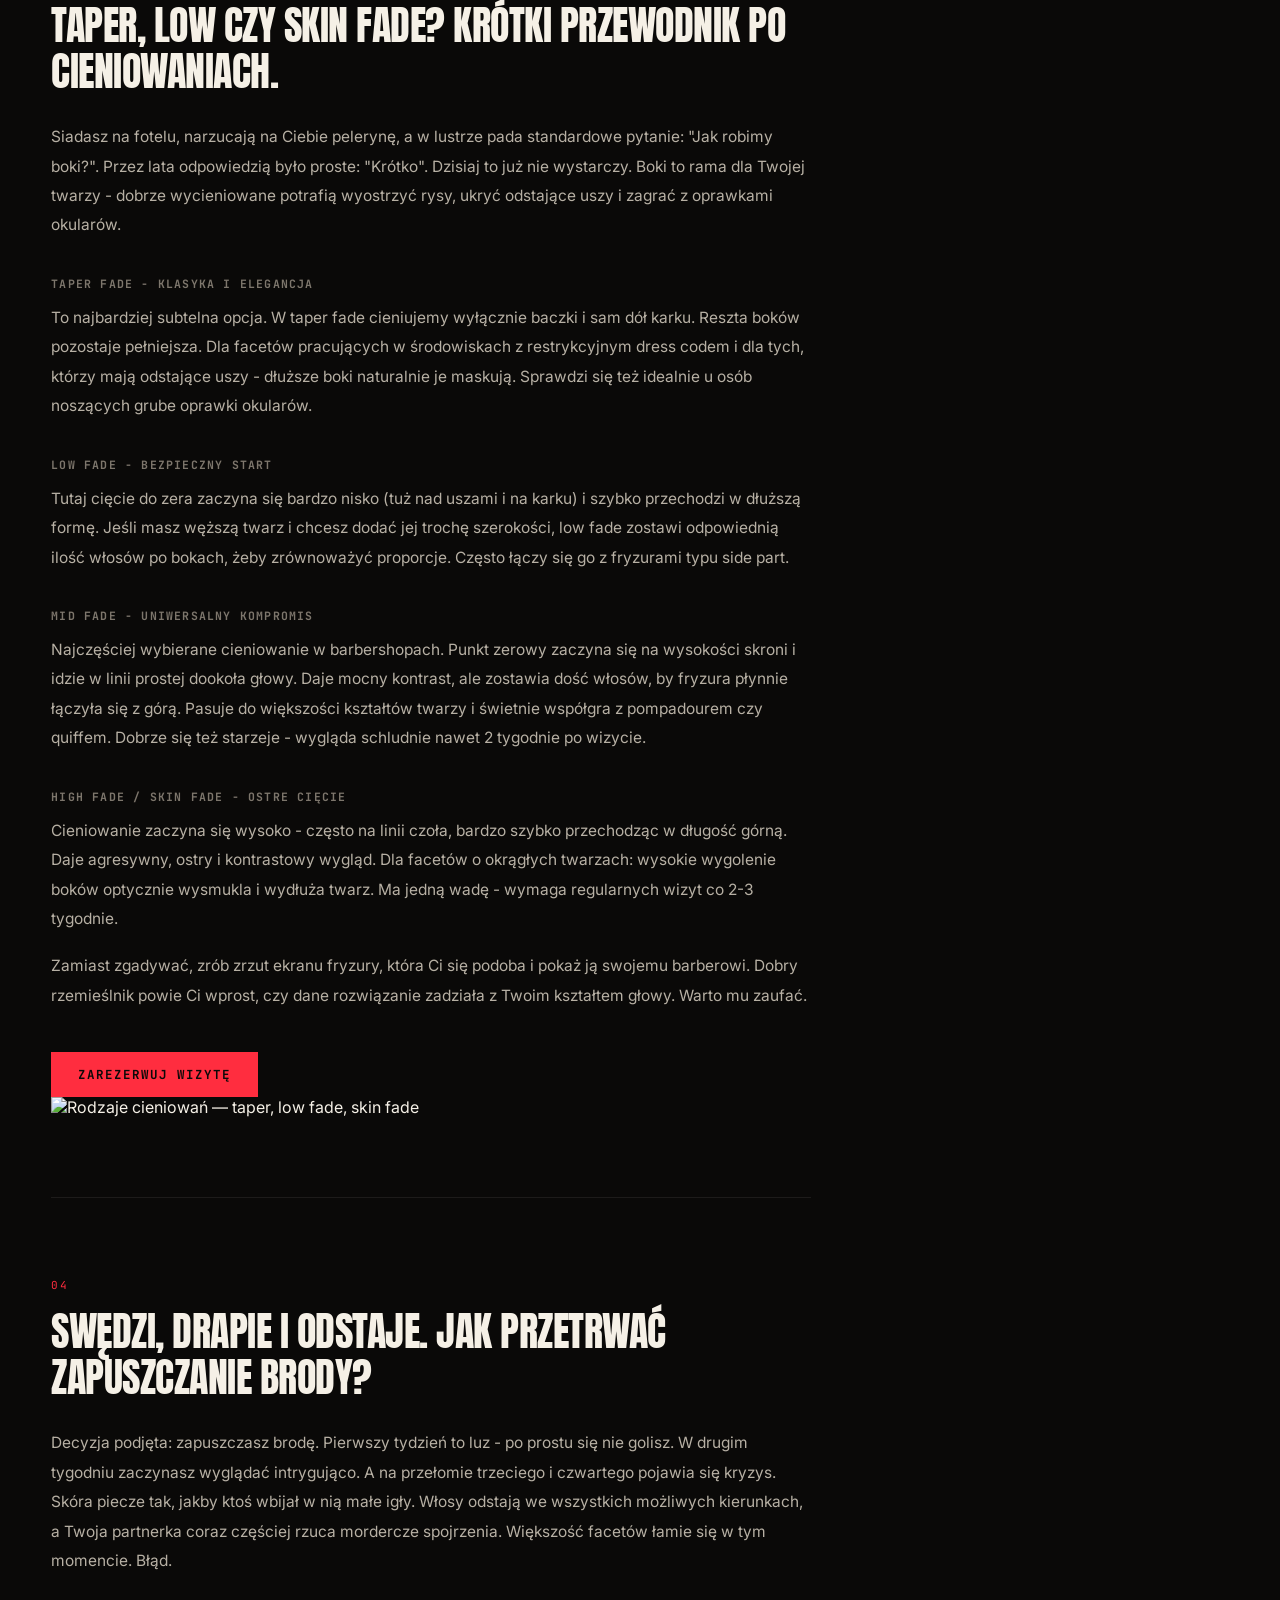
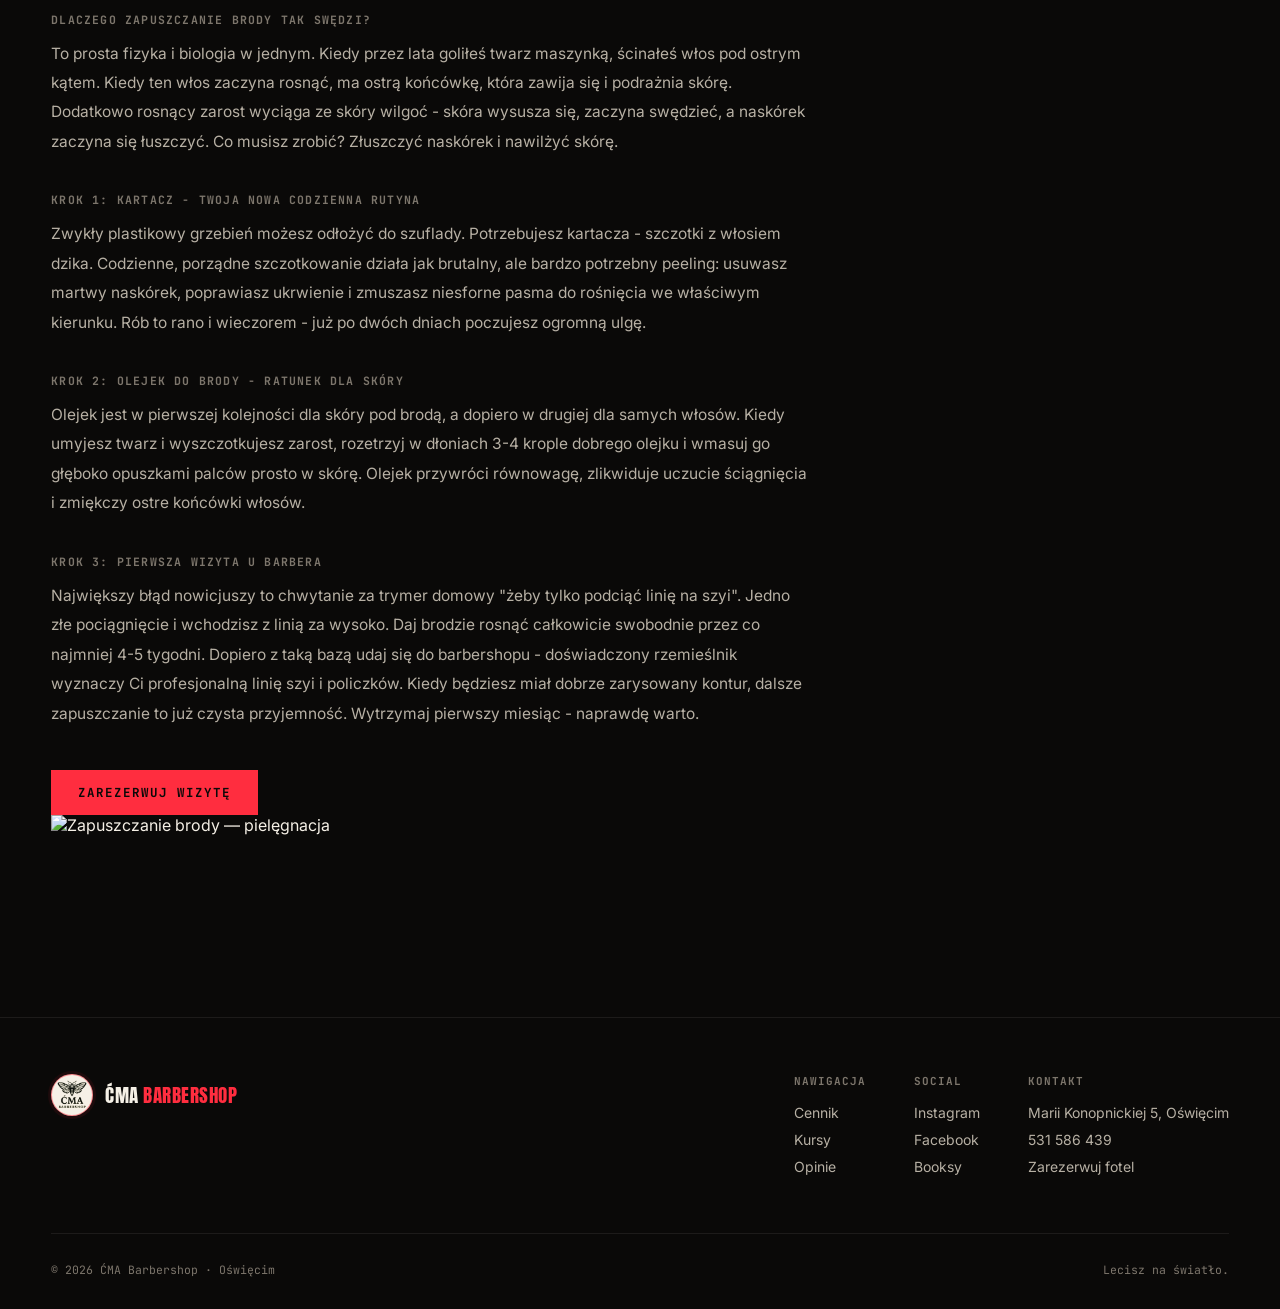
==== commit c91ef550: "Update blog.html" ====
--- a/blog.html
+++ b/blog.html
@@ -3,10 +3,10 @@
 <head>
 <meta charset="UTF-8">
 <meta name="viewport" content="width=device-width, initial-scale=1, viewport-fit=cover">
-<title>Blog — ĆMA Barbershop Oświęcim</title>
+<title>Blog - ĆMA Barbershop Oświęcim</title>
 <meta name="description" content="Wiedza z fotela. Artykuły o fryzurach, cieniowaniach, brodzie i kosmetykach — od barberów ĆMA.">
 <meta name="theme-color" content="#0a0908">
-<meta property="og:title" content="Blog — ĆMA Barbershop">
+<meta property="og:title" content="Blog - ĆMA Barbershop">
 <meta property="og:description" content="Wiedza z fotela. Artykuły o fryzurach, cieniowaniach, brodzie i kosmetykach.">
 <meta property="og:type" content="website">
 <meta property="og:locale" content="pl_PL">
@@ -45,9 +45,9 @@
 <!-- ============ BLOG HERO ============ -->
 <section class="blog-page-hero">
   <div class="section-inner">
-    <span class="eyebrow-num">06 — Blog</span>
+    <span class="eyebrow-num">06 - Blog</span>
     <h1>Wiedza z fotela.</h1>
-    <p class="blog-page-lede">Fryzury, cieniowania, broda, kosmetyki — bez lania wody. Piszą ludzie, którzy pracują za fotelem na co dzień.</p>
+    <p class="blog-page-lede">Fryzury, cieniowania, broda, kosmetyki - bez lania wody. Piszą ludzie, którzy pracują za fotelem na co dzień.</p>
   </div>
 </section>
 
@@ -56,65 +56,93 @@
   <div class="section-inner">
 
     <article class="blog-page-article" id="blog-art-1">
-      <div class="blog-page-num">01</div>
-      <h2>Zakola to nie wyrok. Jakie cięcie uratuje rzednące włosy?</h2>
-      <p>Stoisz rano przed lustrem, przeczesujesz włosy dłonią i widzisz, że linia czoła znowu uciekła o milimetr do tyłu. Zaczynasz zaczesywać pasma na boki. Używasz więcej pomady. Walczysz z każdym podmuchem wiatru, bo wiesz, że jeden silniejszy powiew zrujnuje Twoją misterną konstrukcję.</p>
-      <p>Brzmi znajomo? Faceci tracą włosy. To biologia. Ale najgorsze, co możesz zrobić, to udawać, że problemu nie ma i tworzyć na głowie architektoniczne iluzje. Dobrze dobrane cięcie potrafi całkowicie zmienić proporcje twarzy i ukryć to, co trzeba. Bez codziennego stresu przed lustrem.</p>
-      <h3>Najgorsze błędy przy rzednących włosach</h3>
-      <p>Zanim powiemy, co robić, ustalmy, czego kategorycznie unikać. Jeśli masz zakola lub przerzedzenia na czubku głowy, natychmiast zrezygnuj z zaczesywania włosów do tyłu (slick back) — to fryzura, która niczym szkło powiększające obnaża linię zarostu. Zbyt długie włosy na bokach też nie pomogą: gdy boki są gęste i ciemne, a góra rzadka, tworzy się kontrast, który tylko podkreśla braki. Unikaj też ciężkich, błyszczących pomad — żele sklejają włosy w grube pasma, przez które prześwituje skóra.</p>
-      <h3>Textured crop – Twój nowy najlepszy przyjaciel</h3>
-      <p>To obecnie najmocniejsza broń w walce z zakolami. Textured crop opiera się na krótkich, mocno wycieniowanych bokach i grzywce skierowanej do przodu. Grzywka naturalnie opada na czoło, maskując linię zakoli, a mocne teksturowanie góry sprawia, że włosy układają się warstwami — wydaje się, że jest ich dwa razy więcej. Rano wystarczy dosłownie 30 sekund, żeby ogarnąć tę fryzurę.</p>
-      <h3>Krótko i bez litości – Buzz cut</h3>
-      <p>A co, jeśli przerzedzenia są już bardzo widoczne? Wtedy najlepszą strategią jest atak. Buzz cut, czyli cięcie maszynką na krótko, to wybór facetów pewnych siebie. Krótkie boki z płynnym fadem i minimalna długość na górze zacierają granicę między miejscami, gdzie włosy rosną gęsto, a tymi, gdzie jest ich mniej. Wyglądasz ostro, męsko i przestajesz się przejmować wiatrem.</p>
-      <p>Sekretem jest matowe wykończenie i objętość — puder do włosów lub matowa pasta nakładana w minimalnych ilościach. Zamiast kombinować z zapuszczaniem, przy najbliższej wizycie powiedz swojemu barberowi, żeby spróbował krótszego cięcia z teksturowaną górą. Różnicę zobaczysz od razu.</p>
-      <a href="index.html#rezerwuj" class="btn-cta blog-page-cta">Zarezerwuj wizytę</a>
+      <div class="blog-art-inner">
+        <div class="blog-art-text">
+          <div class="blog-page-num">01</div>
+          <h2>Zakola to nie wyrok. Jakie cięcie uratuje rzednące włosy?</h2>
+          <p>Stoisz rano przed lustrem, przeczesujesz włosy dłonią i widzisz, że linia czoła znowu uciekła o milimetr do tyłu. Zaczynasz zaczesywać pasma na boki. Używasz więcej pomady. Walczysz z każdym podmuchem wiatru, bo wiesz, że jeden silniejszy powiew zrujnuje Twoją misterną konstrukcję.</p>
+          <p>Brzmi znajomo? Faceci tracą włosy - to biologia. Ale najgorsze co możesz zrobić to udawać, że problemu nie ma i tworzyć na głowie architektoniczne iluzje. Dobrze dobrane cięcie potrafi całkowicie zmienić proporcje twarzy i ukryć to co trzeba. Bez codziennego stresu przed lustrem.</p>
+          <h3>Najgorsze błędy przy rzednących włosach</h3>
+          <p>Zanim powiemy co robić, ustalmy czego kategorycznie unikać. Jeśli masz zakola lub przerzedzenia na czubku głowy, natychmiast zrezygnuj z zaczesywania włosów do tyłu (slick back) - to fryzura, która niczym szkło powiększające obnaża linię zarostu. Zbyt długie włosy na bokach też nie pomogą: gdy boki są gęste i ciemne, a góra rzadka, tworzy się kontrast, który tylko podkreśla braki. Unikaj też ciężkich, błyszczących pomad - żele sklejają włosy w grube pasma, przez które prześwituje skóra.</p>
+          <h3>Textured crop - Twój nowy najlepszy przyjaciel</h3>
+          <p>To obecnie najmocniejsza broń w walce z zakolami. Textured crop opiera się na krótkich, mocno wycieniowanych bokach i grzywce skierowanej do przodu. Grzywka naturalnie opada na czoło maskując linię zakoli, a mocne teksturowanie góry sprawia, że włosy układają się warstwami - wydaje się, że jest ich dwa razy więcej. Rano wystarczy dosłownie 30 sekund, żeby ogarnąć tę fryzurę.</p>
+          <h3>Krótko i bez litości - Buzz cut</h3>
+          <p>A co, jeśli przerzedzenia są już bardzo widoczne? Wtedy najlepszą strategią jest atak. Buzz cut, czyli cięcie maszynką na krótko, to wybór facetów pewnych siebie. Krótkie boki z płynnym fadem i minimalna długość na górze zacierają granicę między miejscami, gdzie włosy rosną gęsto, a tymi, gdzie jest ich mniej. Wyglądasz ostro, męsko i przestajesz się przejmować wiatrem.</p>
+          <p>Sekretem jest matowe wykończenie i objętość - puder do włosów lub matowa pasta nakładana w minimalnych ilościach. Zamiast kombinować z zapuszczaniem, przy najbliższej wizycie powiedz swojemu barberowi, żeby spróbował krótszego cięcia z teksturowaną górą. Różnicę zobaczysz od razu.</p>
+          <a href="index.html#rezerwuj" class="btn-cta blog-page-cta">Zarezerwuj wizytę</a>
+        </div>
+        <div class="blog-art-img">
+          <img src="assets/blog1.jpeg" alt="Cięcie dla rzednących włosów">
+        </div>
+      </div>
     </article>
 
     <article class="blog-page-article" id="blog-art-2">
-      <div class="blog-page-num">02</div>
-      <h2>Glinka, pasta czy puder? Dlaczego Twoja fryzura opada po dwóch godzinach.</h2>
-      <p>Wychodzisz z łazienki — wyglądasz jak milion dolarów. Świetny quiff, idealna tekstura. Wsiadasz do samochodu, wchodzisz do biura, idziesz na kawę. Mijają dwie godziny, patrzysz w lustro, a na głowie masz oklapnięty bałagan.</p>
-      <p>Winne rzadko są Twoje włosy. Najczęściej problem leży w dwóch rzeczach: pominąłeś etap przygotowania włosów albo używasz kosmetyku, który kompletnie nie pasuje do Twojej fryzury.</p>
-      <h3>Pre-styler, czyli fundament dobrej fryzury</h3>
-      <p>Wielu facetów myje włosy, suszy je na siłę ręcznikiem, a potem próbuje ulepić fryzurę z twardej glinki. To nie ma prawa działać. Tym fundamentem jest pre-styler. Najpopularniejszym rozwiązaniem jest tonik z solą morską — spryskujesz nim wilgotne włosy po myciu i dopiero wtedy suszysz, kierując strumień ciepłego powietrza tam, gdzie chcesz. Sól morska usztywnia włos, nadaje mu objętości i "chropowatości". Kiedy włosy są już suche, fryzura w 80% jest gotowa. Kosmetyk końcowy ma ją tylko utrwalić.</p>
-      <h3>Puder do włosów – objętość i błyskawiczny efekt</h3>
-      <p>Masz cienkie włosy? Nosisz cropa lub luźnego quiffa? Puder to Twój ratunek. Nakładasz go na całkowicie suche włosy u samej nasady. Daje ekstremalny mat i niesamowitą objętość. Gdy fryzura opadnie w ciągu dnia, wystarczy, że przeczeszesz ją palcami — odzyska swój kształt, bo puder działa przez kilkanaście godzin.</p>
-      <h3>Glinka (Clay) – mocny chwyt i tekstura</h3>
-      <p>Glinki to waga ciężka. Są gęste, trudne do wybrania z puszki i wymagają solidnego roztarcia w dłoniach. Idealne dla grubych, opornych włosów — dają mocny chwyt i naturalny mat. Ważne: nakładaj glinkę małymi porcjami. Jeśli nałożysz za dużo na cienkie włosy, produkt je obciąży i fryzura opadnie pod własnym ciężarem.</p>
-      <h3>Pasta do włosów – złoty środek</h3>
-      <p>Jeśli nie wiesz, od czego zacząć, zacznij od pasty. Ma kremową konsystencję, łatwo nakłada się na włosy i daje średni chwyt. Pasta jest wybaczająca: nawet jeśli nałożysz jej odrobinę za dużo, nie skleisz włosów tak, jak zrobiłaby to ciężka pomada. Klucz do trwałej fryzury to proporcje: dobry pre-styler na mokre włosy, suszarka, a na koniec zaledwie odrobina matowego finiszu.</p>
-      <a href="index.html#rezerwuj" class="btn-cta blog-page-cta">Zarezerwuj wizytę</a>
+      <div class="blog-art-inner">
+        <div class="blog-art-text">
+          <div class="blog-page-num">02</div>
+          <h2>Glinka, pasta czy puder? Dlaczego Twoja fryzura opada po dwóch godzinach.</h2>
+          <p>Wychodzisz z łazienki - wyglądasz jak milion dolarów. Świetny quiff, idealna tekstura. Wsiadasz do samochodu, wchodzisz do biura, idziesz na kawę. Mijają dwie godziny, patrzysz w lustro, a na głowie masz oklapnięty bałagan.</p>
+          <p>Winne rzadko są Twoje włosy. Najczęściej problem leży w dwóch rzeczach: pominąłeś etap przygotowania włosów albo używasz kosmetyku, który kompletnie nie pasuje do Twojej fryzury.</p>
+          <h3>Pre-styler, czyli fundament dobrej fryzury</h3>
+          <p>Wielu facetów myje włosy, suszy je na siłę ręcznikiem, a potem próbuje ulepić fryzurę z twardej glinki. To nie ma prawa działać. Tym fundamentem jest pre-styler. Najpopularniejszym rozwiązaniem jest tonik z solą morską - spryskujesz nim wilgotne włosy po myciu i dopiero wtedy suszysz, kierując strumień ciepłego powietrza tam, gdzie chcesz. Sól morska usztywnia włos, nadaje mu objętości i "chropowatości". Kiedy włosy są już suche, fryzura w 80% jest gotowa. Kosmetyk końcowy ma ją tylko utrwalić.</p>
+          <h3>Puder do włosów - objętość i błyskawiczny efekt</h3>
+          <p>Masz cienkie włosy? Nosisz cropa lub luźnego quiffa? Puder to Twój ratunek. Nakładasz go na całkowicie suche włosy u samej nasady. Daje ekstremalny mat i niesamowitą objętość. Gdy fryzura opadnie w ciągu dnia, wystarczy, że przeczeszesz ją palcami - odzyska swój kształt, bo puder działa przez kilkanaście godzin.</p>
+          <h3>Glinka (Clay) - mocny chwyt i tekstura</h3>
+          <p>Glinki to waga ciężka. Są gęste, trudne do wybrania z puszki i wymagają solidnego roztarcia w dłoniach. Idealne dla grubych, opornych włosów - dają mocny chwyt i naturalny mat. Ważne: nakładaj glinkę małymi porcjami. Jeśli nałożysz za dużo na cienkie włosy, produkt je obciąży i fryzura opadnie pod własnym ciężarem.</p>
+          <h3>Pasta do włosów - złoty środek</h3>
+          <p>Jeśli nie wiesz, od czego zacząć, zacznij od pasty. Ma kremową konsystencję, łatwo nakłada się na włosy i daje średni chwyt. Pasta jest wybaczająca: nawet jeśli nałożysz jej odrobinę za dużo, nie skleisz włosów tak, jak zrobiłaby to ciężka pomada. Klucz do trwałej fryzury to proporcje: dobry pre-styler na mokre włosy, suszarka, a na koniec zaledwie odrobina matowego finiszu.</p>
+          <a href="index.html#rezerwuj" class="btn-cta blog-page-cta">Zarezerwuj wizytę</a>
+        </div>
+        <div class="blog-art-img">
+          <img src="assets/blog2.jpg" alt="Kosmetyki do włosów - glinka, pasta, puder">
+        </div>
+      </div>
     </article>
 
     <article class="blog-page-article" id="blog-art-3">
-      <div class="blog-page-num">03</div>
-      <h2>Taper, low czy skin fade? Krótki przewodnik po cieniowaniach.</h2>
-      <p>Siadasz na fotelu, narzucają na Ciebie pelerynę, a w lustrze pada standardowe pytanie: „Jak robimy boki?". Przez lata odpowiedzią było proste: „Krótko". Dzisiaj to już nie wystarczy. Boki to rama dla Twojej twarzy — dobrze wycieniowane potrafią wyostrzyć rysy, ukryć odstające uszy i zagrać z oprawkami okularów.</p>
-      <h3>Taper fade – klasyka i elegancja</h3>
-      <p>To najbardziej subtelna opcja. W taper fade cieniujemy wyłącznie baczki i sam dół karku. Reszta boków pozostaje pełniejsza. Dla facetów pracujących w środowiskach z restrykcyjnym dress codem i dla tych, którzy mają odstające uszy — dłuższe boki naturalnie je maskują. Sprawdzi się też idealnie u osób noszących grube oprawki okularów.</p>
-      <h3>Low fade – bezpieczny start</h3>
-      <p>Tutaj cięcie do zera zaczyna się bardzo nisko (tuż nad uszami i na karku) i szybko przechodzi w dłuższą formę. Jeśli masz węższą twarz i chcesz dodać jej trochę szerokości, low fade zostawi odpowiednią ilość włosów po bokach, żeby zrównoważyć proporcje. Często łączy się go z fryzurami typu side part.</p>
-      <h3>Mid fade – uniwersalny kompromis</h3>
-      <p>Najczęściej wybierane cieniowanie w barbershopach. Punkt zerowy zaczyna się na wysokości skroni i idzie w linii prostej dookoła głowy. Daje mocny kontrast, ale zostawia dość włosów, by fryzura płynnie łączyła się z górą. Pasuje do większości kształtów twarzy i świetnie współgra z pompadourem czy quiffem. Dobrze się też starzeje — wygląda schludnie nawet 2 tygodnie po wizycie.</p>
-      <h3>High fade / Skin fade – ostre cięcie</h3>
-      <p>Cieniowanie zaczyna się wysoko — często na linii czoła, bardzo szybko przechodząc w długość górną. Daje agresywny, ostry i kontrastowy wygląd. Dla facetów o okrągłych twarzach: wysokie wygolenie boków optycznie wysmukla i wydłuża twarz. Ma jedną wadę — wymaga regularnych wizyt co 2-3 tygodnie.</p>
-      <p>Zamiast zgadywać, zrób zrzut ekranu fryzury, która Ci się podoba i pokaż ją swojemu barberowi. Dobry rzemieślnik powie Ci wprost, czy dane rozwiązanie zadziała z Twoim kształtem głowy. Warto mu zaufać.</p>
-      <a href="index.html#rezerwuj" class="btn-cta blog-page-cta">Zarezerwuj wizytę</a>
+      <div class="blog-art-inner">
+        <div class="blog-art-text">
+          <div class="blog-page-num">03</div>
+          <h2>Taper, low czy skin fade? Krótki przewodnik po cieniowaniach.</h2>
+          <p>Siadasz na fotelu, narzucają na Ciebie pelerynę, a w lustrze pada standardowe pytanie: "Jak robimy boki?". Przez lata odpowiedzią było proste: "Krótko". Dzisiaj to już nie wystarczy. Boki to rama dla Twojej twarzy - dobrze wycieniowane potrafią wyostrzyć rysy, ukryć odstające uszy i zagrać z oprawkami okularów.</p>
+          <h3>Taper fade - klasyka i elegancja</h3>
+          <p>To najbardziej subtelna opcja. W taper fade cieniujemy wyłącznie baczki i sam dół karku. Reszta boków pozostaje pełniejsza. Dla facetów pracujących w środowiskach z restrykcyjnym dress codem i dla tych, którzy mają odstające uszy - dłuższe boki naturalnie je maskują. Sprawdzi się też idealnie u osób noszących grube oprawki okularów.</p>
+          <h3>Low fade - bezpieczny start</h3>
+          <p>Tutaj cięcie do zera zaczyna się bardzo nisko (tuż nad uszami i na karku) i szybko przechodzi w dłuższą formę. Jeśli masz węższą twarz i chcesz dodać jej trochę szerokości, low fade zostawi odpowiednią ilość włosów po bokach, żeby zrównoważyć proporcje. Często łączy się go z fryzurami typu side part.</p>
+          <h3>Mid fade - uniwersalny kompromis</h3>
+          <p>Najczęściej wybierane cieniowanie w barbershopach. Punkt zerowy zaczyna się na wysokości skroni i idzie w linii prostej dookoła głowy. Daje mocny kontrast, ale zostawia dość włosów, by fryzura płynnie łączyła się z górą. Pasuje do większości kształtów twarzy i świetnie współgra z pompadourem czy quiffem. Dobrze się też starzeje - wygląda schludnie nawet 2 tygodnie po wizycie.</p>
+          <h3>High fade / Skin fade - ostre cięcie</h3>
+          <p>Cieniowanie zaczyna się wysoko - często na linii czoła, bardzo szybko przechodząc w długość górną. Daje agresywny, ostry i kontrastowy wygląd. Dla facetów o okrągłych twarzach: wysokie wygolenie boków optycznie wysmukla i wydłuża twarz. Ma jedną wadę - wymaga regularnych wizyt co 2-3 tygodnie.</p>
+          <p>Zamiast zgadywać, zrób zrzut ekranu fryzury, która Ci się podoba i pokaż ją swojemu barberowi. Dobry rzemieślnik powie Ci wprost, czy dane rozwiązanie zadziała z Twoim kształtem głowy. Warto mu zaufać.</p>
+          <a href="index.html#rezerwuj" class="btn-cta blog-page-cta">Zarezerwuj wizytę</a>
+        </div>
+        <div class="blog-art-img">
+          <img src="assets/blog3.jpg" alt="Rodzaje cieniowań — taper, low fade, skin fade">
+        </div>
+      </div>
     </article>
 
     <article class="blog-page-article" id="blog-art-4">
-      <div class="blog-page-num">04</div>
-      <h2>Swędzi, drapie i odstaje. Jak przetrwać zapuszczanie brody?</h2>
-      <p>Decyzja podjęta: zapuszczasz brodę. Pierwszy tydzień to luz — po prostu się nie golisz. W drugim tygodniu zaczynasz wyglądać intrygująco. A na przełomie trzeciego i czwartego pojawia się kryzys. Skóra piecze tak, jakby ktoś wbijał w nią małe igły. Włosy odstają we wszystkich możliwych kierunkach, a Twoja partnerka coraz częściej rzuca mordercze spojrzenia. Większość facetów łamie się w tym momencie. Błąd.</p>
-      <h3>Dlaczego zapuszczanie brody tak swędzi?</h3>
-      <p>To prosta fizyka i biologia w jednym. Kiedy przez lata goliłeś twarz maszynką, ścinałeś włos pod ostrym kątem. Kiedy ten włos zaczyna rosnąć, ma ostrą końcówkę, która zawija się i podrażnia skórę. Dodatkowo rosnący zarost wyciąga ze skóry wilgoć — skóra wysusza się, zaczyna swędzieć, a naskórek zaczyna się łuszczyć. Co musisz zrobić? Złuszczyć naskórek i nawilżyć skórę.</p>
-      <h3>Krok 1: Kartacz – Twoja nowa codzienna rutyna</h3>
-      <p>Zwykły plastikowy grzebień możesz odłożyć do szuflady. Potrzebujesz kartacza — szczotki z włosiem dzika. Codzienne, porządne szczotkowanie działa jak brutalny, ale bardzo potrzebny peeling: usuwasz martwy naskórek, poprawiasz ukrwienie i zmuszasz niesforne pasma do rośnięcia we właściwym kierunku. Rób to rano i wieczorem — już po dwóch dniach poczujesz ogromną ulgę.</p>
-      <h3>Krok 2: Olejek do brody – ratunek dla skóry</h3>
-      <p>Olejek jest w pierwszej kolejności dla skóry pod brodą, a dopiero w drugiej dla samych włosów. Kiedy umyjesz twarz i wyszczotkujesz zarost, rozetrzyj w dłoniach 3-4 krople dobrego olejku i wmasuj go głęboko opuszkami palców prosto w skórę. Olejek przywróci równowagę, zlikwiduje uczucie ściągnięcia i zmiękczy ostre końcówki włosów.</p>
-      <h3>Krok 3: Pierwsza wizyta u barbera</h3>
-      <p>Największy błąd nowicjuszy to chwytanie za trymer domowy "żeby tylko podciąć linię na szyi". Jedno złe pociągnięcie i wchodzisz z linią za wysoko. Daj brodzie rosnąć całkowicie swobodnie przez co najmniej 4-5 tygodni. Dopiero z taką bazą udaj się do barbershopu — doświadczony rzemieślnik wyznaczy Ci profesjonalną linię szyi i policzków. Kiedy będziesz miał dobrze zarysowany kontur, dalsze zapuszczanie to już czysta przyjemność. Wytrzymaj pierwszy miesiąc — naprawdę warto.</p>
-      <a href="index.html#rezerwuj" class="btn-cta blog-page-cta">Zarezerwuj wizytę</a>
+      <div class="blog-art-inner">
+        <div class="blog-art-text">
+          <div class="blog-page-num">04</div>
+          <h2>Swędzi, drapie i odstaje. Jak przetrwać zapuszczanie brody?</h2>
+          <p>Decyzja podjęta: zapuszczasz brodę. Pierwszy tydzień to luz - po prostu się nie golisz. W drugim tygodniu zaczynasz wyglądać intrygująco. A na przełomie trzeciego i czwartego pojawia się kryzys. Skóra piecze tak, jakby ktoś wbijał w nią małe igły. Włosy odstają we wszystkich możliwych kierunkach, a Twoja partnerka coraz częściej rzuca mordercze spojrzenia. Większość facetów łamie się w tym momencie. Błąd.</p>
+          <h3>Dlaczego zapuszczanie brody tak swędzi?</h3>
+          <p>To prosta fizyka i biologia w jednym. Kiedy przez lata goliłeś twarz maszynką, ścinałeś włos pod ostrym kątem. Kiedy ten włos zaczyna rosnąć, ma ostrą końcówkę, która zawija się i podrażnia skórę. Dodatkowo rosnący zarost wyciąga ze skóry wilgoć - skóra wysusza się, zaczyna swędzieć, a naskórek zaczyna się łuszczyć. Co musisz zrobić? Złuszczyć naskórek i nawilżyć skórę.</p>
+          <h3>Krok 1: Kartacz - Twoja nowa codzienna rutyna</h3>
+          <p>Zwykły plastikowy grzebień możesz odłożyć do szuflady. Potrzebujesz kartacza - szczotki z włosiem dzika. Codzienne, porządne szczotkowanie działa jak brutalny, ale bardzo potrzebny peeling: usuwasz martwy naskórek, poprawiasz ukrwienie i zmuszasz niesforne pasma do rośnięcia we właściwym kierunku. Rób to rano i wieczorem - już po dwóch dniach poczujesz ogromną ulgę.</p>
+          <h3>Krok 2: Olejek do brody - ratunek dla skóry</h3>
+          <p>Olejek jest w pierwszej kolejności dla skóry pod brodą, a dopiero w drugiej dla samych włosów. Kiedy umyjesz twarz i wyszczotkujesz zarost, rozetrzyj w dłoniach 3-4 krople dobrego olejku i wmasuj go głęboko opuszkami palców prosto w skórę. Olejek przywróci równowagę, zlikwiduje uczucie ściągnięcia i zmiękczy ostre końcówki włosów.</p>
+          <h3>Krok 3: Pierwsza wizyta u barbera</h3>
+          <p>Największy błąd nowicjuszy to chwytanie za trymer domowy "żeby tylko podciąć linię na szyi". Jedno złe pociągnięcie i wchodzisz z linią za wysoko. Daj brodzie rosnąć całkowicie swobodnie przez co najmniej 4-5 tygodni. Dopiero z taką bazą udaj się do barbershopu - doświadczony rzemieślnik wyznaczy Ci profesjonalną linię szyi i policzków. Kiedy będziesz miał dobrze zarysowany kontur, dalsze zapuszczanie to już czysta przyjemność. Wytrzymaj pierwszy miesiąc - naprawdę warto.</p>
+          <a href="index.html#rezerwuj" class="btn-cta blog-page-cta">Zarezerwuj wizytę</a>
+        </div>
+        <div class="blog-art-img">
+          <img src="assets/blog4.jpg" alt="Zapuszczanie brody — pielęgnacja">
+        </div>
+      </div>
     </article>
 
   </div>
--- a/style.css
+++ b/style.css
@@ -1,6 +1,6 @@
   @import url('https://fonts.googleapis.com/css2?family=Anton&family=Bebas+Neue&family=Inter:wght@400;500;600;700;800;900&family=JetBrains+Mono:wght@400;500;600;700&display=swap');
 
-  :root{
+   :root{
     --bg: #0a0908;
     --bg-2: #120e0c;
     --card: #161210;
@@ -681,6 +681,25 @@
   }
   .sticky-cta .btn-cta{ width:100%; text-align:center; }
 
+  /* ================= GALLERY ================= */
+  .gallery-section{
+    background:var(--bg); border-top:1px solid var(--card-line);
+  }
+  .gallery-grid{
+    display:grid; grid-template-columns:repeat(4,1fr); gap:2px;
+    margin-top:48px;
+  }
+  .gallery-item{ overflow:hidden; aspect-ratio:3/4; background:var(--card); }
+  .gallery-item img{
+    width:100%; height:100%; object-fit:cover;
+    filter:grayscale(0.2) contrast(1.05);
+    transition:transform .5s ease, filter .4s ease;
+    display:block;
+  }
+  .gallery-item:hover img{ transform:scale(1.06); filter:grayscale(0) contrast(1.1); }
+  .gallery-cta{ margin-top:40px; }
+  @media(max-width:760px){ .gallery-grid{ grid-template-columns:repeat(2,1fr); } }
+
   /* ================= BLOG PAGE (blog.html) ================= */
   .blog-page-hero{
     background:var(--bg-2); border-bottom:1px solid var(--card-line);
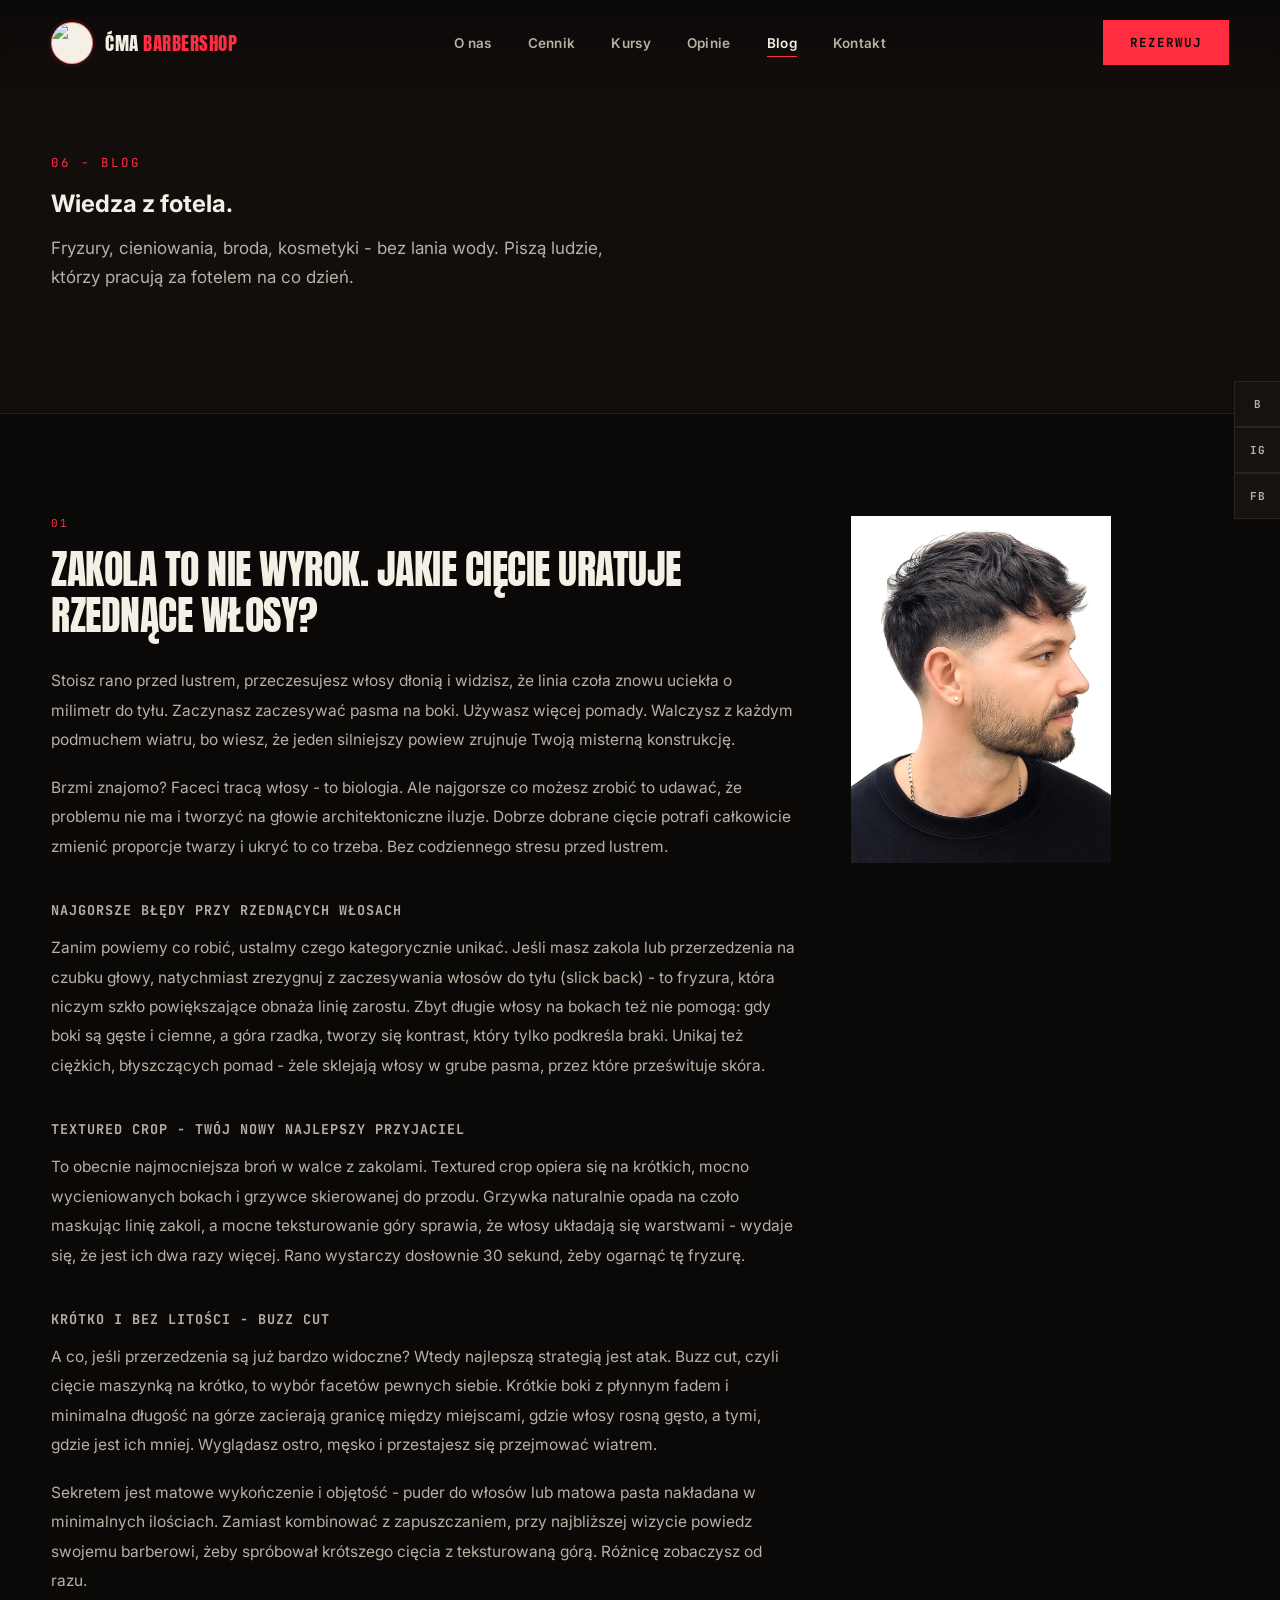
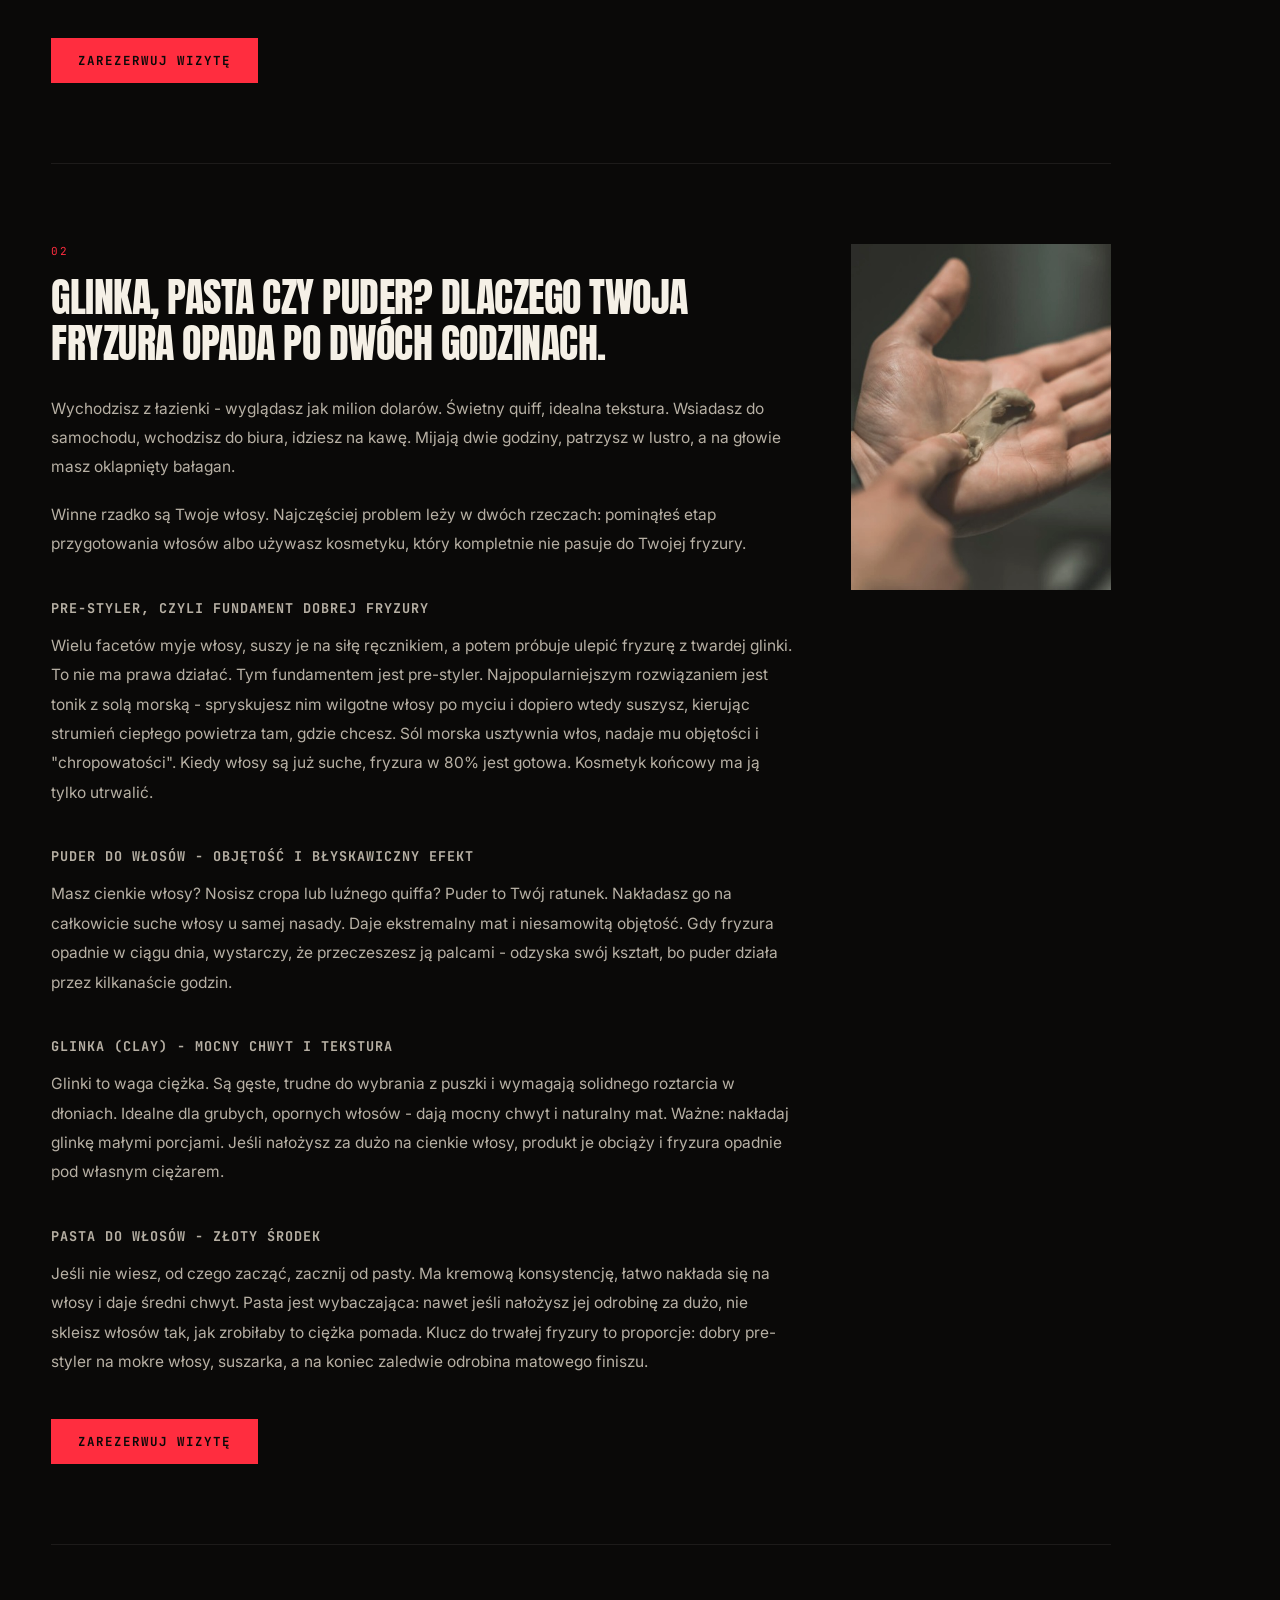
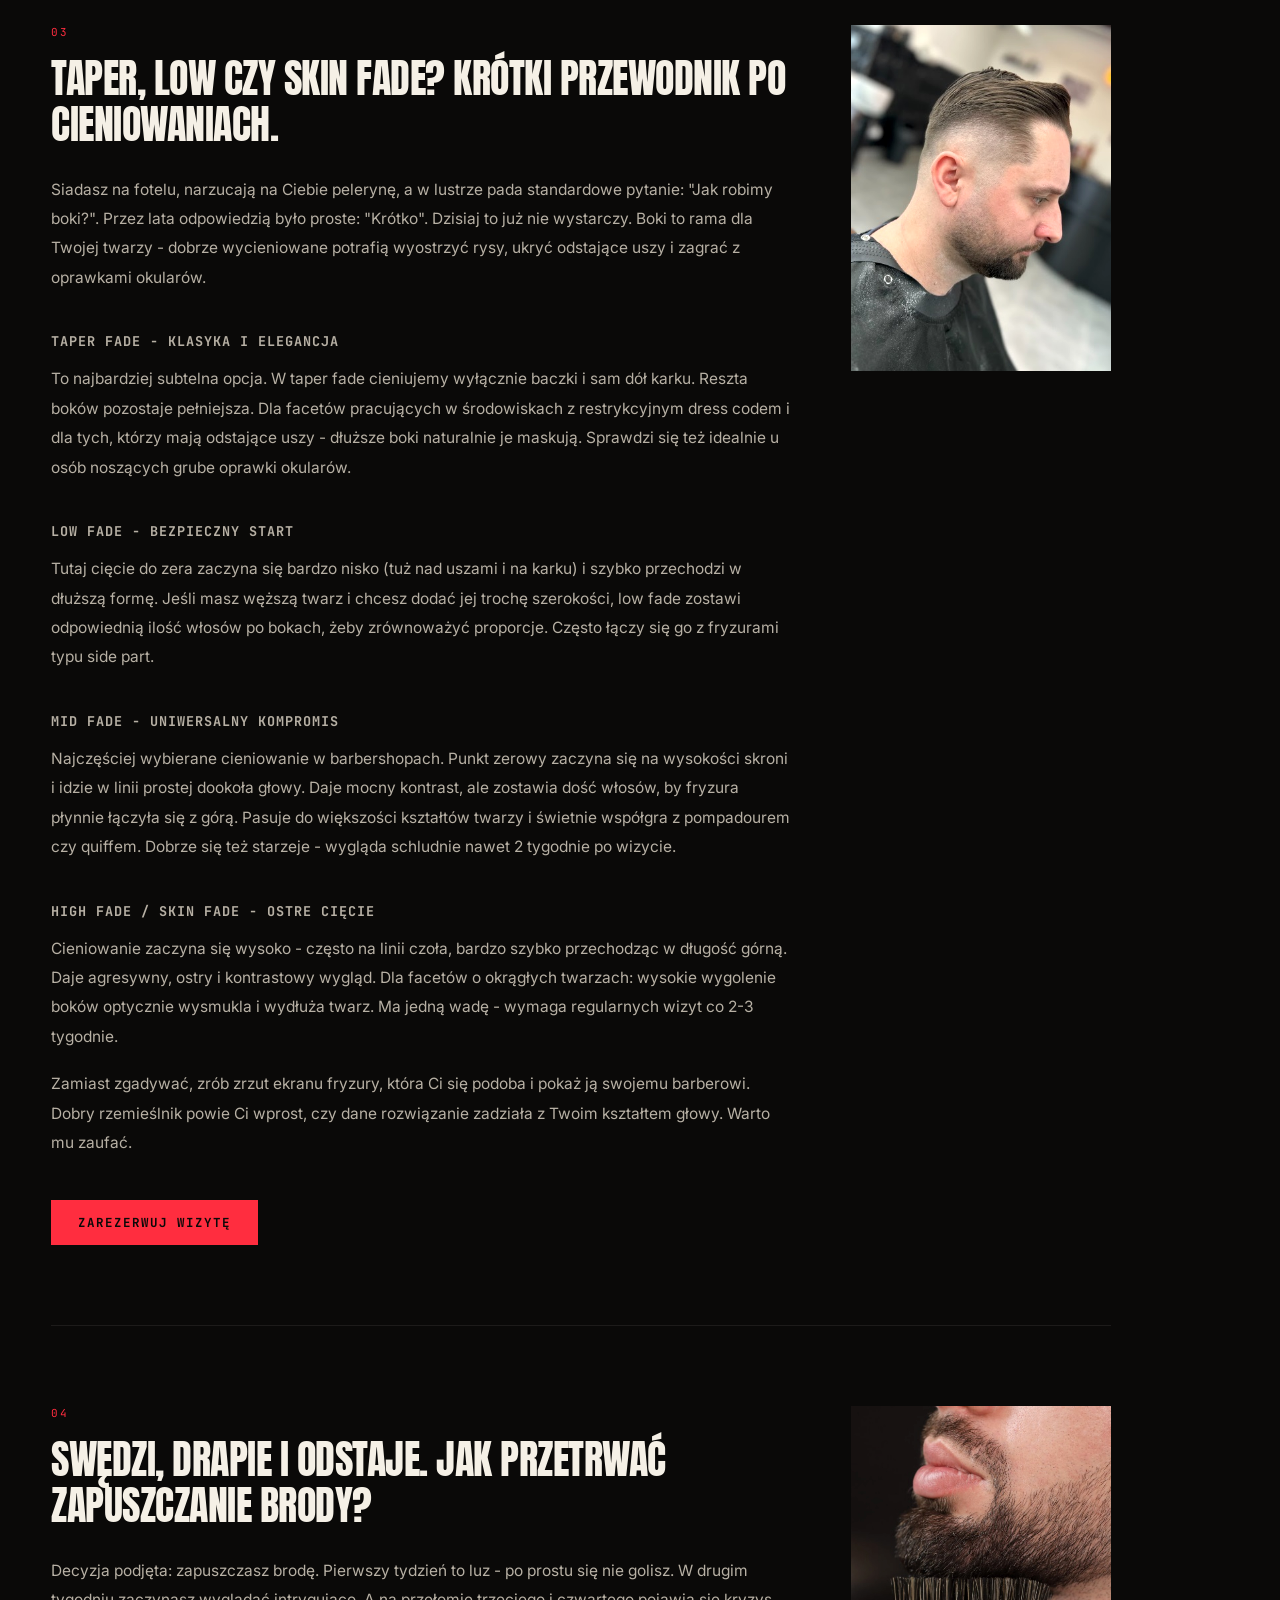
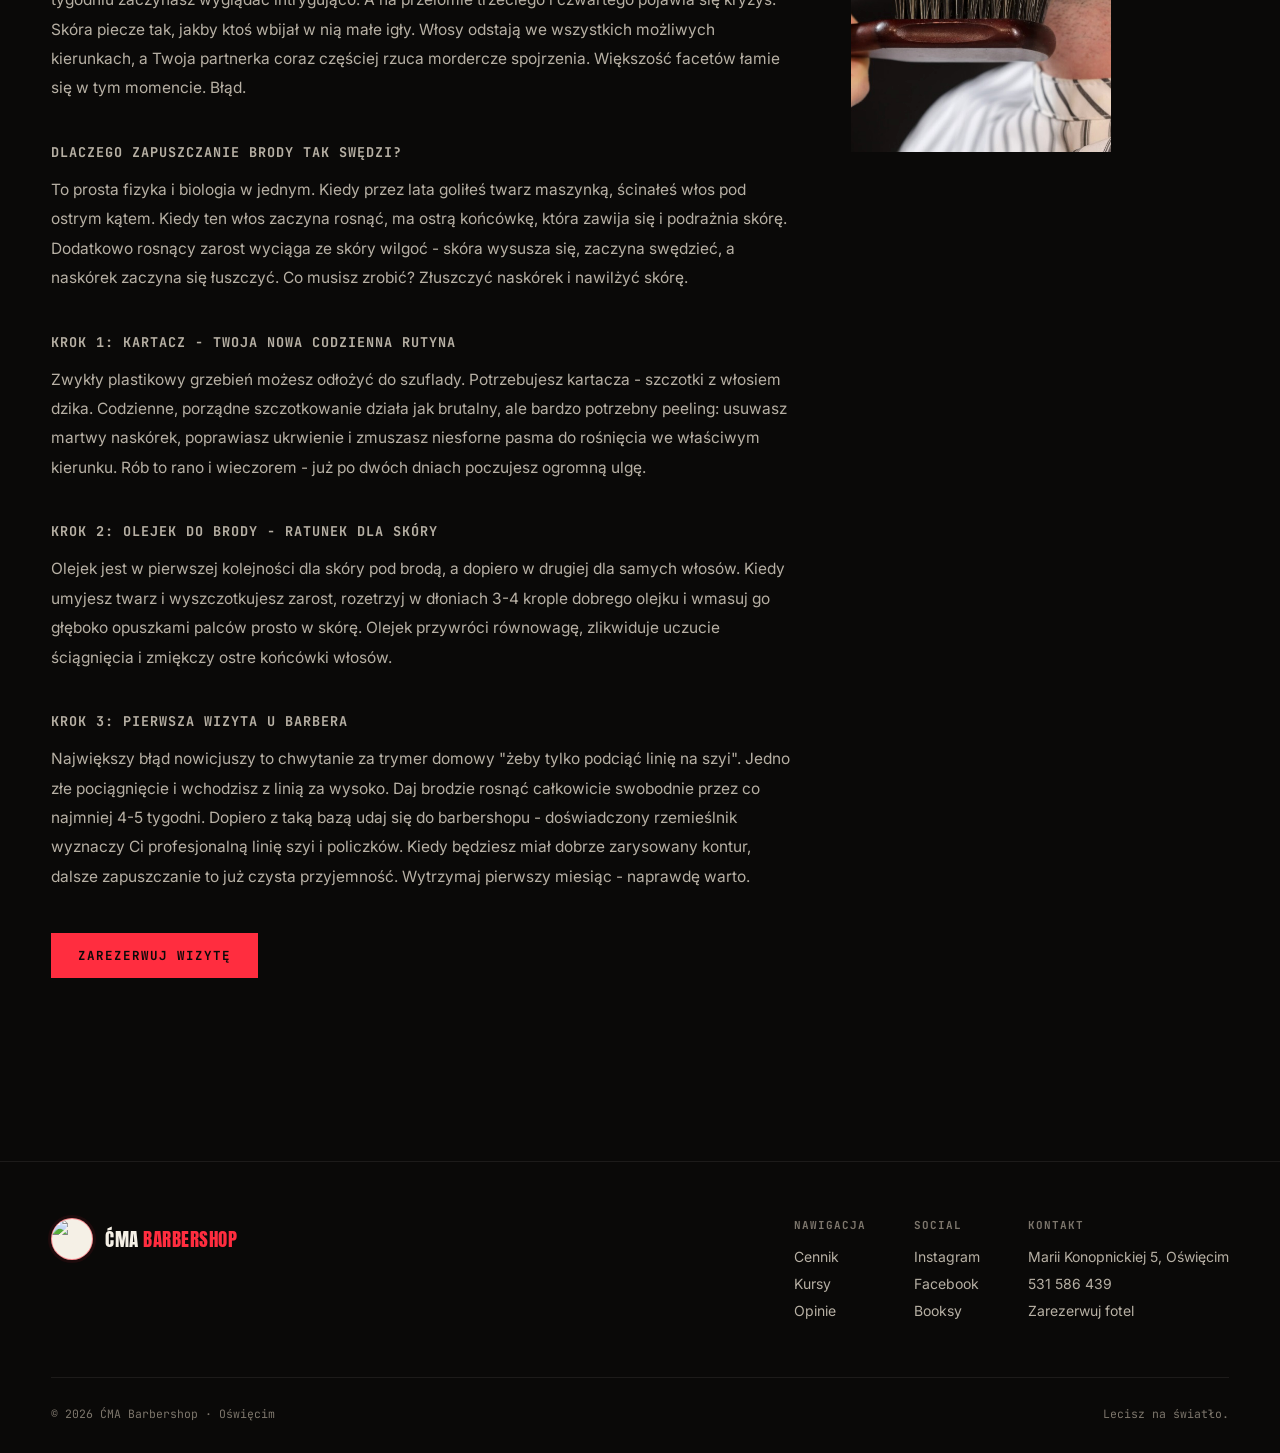
==== commit a67becb1: "Update blog.html" ====
--- a/blog.html
+++ b/blog.html
@@ -10,7 +10,11 @@
 <meta property="og:description" content="Wiedza z fotela. Artykuły o fryzurach, cieniowaniach, brodzie i kosmetykach.">
 <meta property="og:type" content="website">
 <meta property="og:locale" content="pl_PL">
-<link rel="icon" type="image/jpeg" href="assets/logo-cma.jpg">
+<link rel="icon" type="image/png" href="assets/logo-cma.png">
+<link rel="preconnect" href="https://fonts.googleapis.com">
+<link rel="preconnect" href="https://fonts.gstatic.com" crossorigin>
+<link rel="stylesheet" href="https://fonts.googleapis.com/css2?family=Anton&family=Bebas+Neue&family=Inter:wght@400;500;600;700;800;900&family=JetBrains+Mono:wght@400;500;600;700&display=swap" media="print" onload="this.media='all'">
+<noscript><link rel="stylesheet" href="https://fonts.googleapis.com/css2?family=Anton&family=Bebas+Neue&family=Inter:wght@400;500;600;700;800;900&family=JetBrains+Mono:wght@400;500;600;700&display=swap"></noscript>
 <link rel="stylesheet" href="style.css">
 </head>
 <body>
@@ -20,7 +24,7 @@
   <div class="brand">
     <a href="index.html" style="display:flex;align-items:center;gap:12px;text-decoration:none;">
       <div class="brand-mark">
-        <img src="assets/logo-cma.jpg" alt="Logo ĆMA Barbershop">
+        <img src="assets/logo-cma.png" alt="Logo ĆMA Barbershop">
       </div>
       <span class="brand-name">ĆMA <span>Barbershop</span></span>
     </a>
@@ -153,7 +157,7 @@
   <div class="footer-top">
     <div class="brand">
       <div class="brand-mark">
-        <img src="assets/logo-cma.jpg" alt="Logo ĆMA Barbershop">
+        <img src="assets/logo-cma.png" alt="Logo ĆMA Barbershop">
       </div>
       <span class="brand-name">ĆMA <span>Barbershop</span></span>
     </div>
--- a/style.css
+++ b/style.css
@@ -1,6 +1,6 @@
   @import url('https://fonts.googleapis.com/css2?family=Anton&family=Bebas+Neue&family=Inter:wght@400;500;600;700;800;900&family=JetBrains+Mono:wght@400;500;600;700&display=swap');
 
-   :root{
+  :root{
     --bg: #0a0908;
     --bg-2: #120e0c;
     --card: #161210;
@@ -74,7 +74,7 @@
     background:rgba(10,9,8,0.88);
     border-bottom:1px solid var(--card-line);
   }
-  .brand{ display:flex; align-items:center; gap:12px; }
+  .brand{ display:flex; align-items:center; gap:12px; text-decoration:none; }
   .brand-mark{
     width:42px; height:42px; border-radius:50%;
     border:1px solid rgba(255,45,63,0.5);
@@ -428,6 +428,7 @@
   .price-panel{ display:none; }
   .price-panel.active{ display:block; animation: fadein .4s ease; }
   @keyframes fadein{ from{ opacity:0; transform:translateY(8px); } to{ opacity:1; transform:translateY(0);} }
+  @keyframes floatUp{ from{ transform:translateY(100%); opacity:0; } to{ transform:translateY(0); opacity:1; } }
 
   .price-list{ border-top:1px solid var(--card-line); margin-top:38px; }
   .price-row{
@@ -451,10 +452,19 @@
 
   /* ================= COURSES ================= */
   /* ================= COURSE LABELS ================= */
-  .course-labels{ display:flex; gap:10px; margin-bottom:24px; flex-wrap:wrap; }
+  .course-labels{ display:flex; gap:10px; margin-bottom:24px; flex-wrap:nowrap; }
   .course-label{
     font-family:var(--mono); font-size:12.5px; letter-spacing:0.8px; text-transform:uppercase;
     padding:11px 20px; border:1px solid var(--card-line); color:var(--cream-dim);
+    white-space:nowrap;
+  }
+  @media(max-width:500px){
+    .course-labels{ flex-wrap:nowrap; gap:6px; }
+    .course-label{ font-size:10px; letter-spacing:0.4px; padding:9px 10px; }
+  }
+  @media(max-width:360px){
+    .course-labels{ flex-direction:column; flex-wrap:nowrap; }
+    .course-label{ white-space:normal; }
   }
 
   .courses-section{
@@ -676,10 +686,17 @@
   /* ================= sticky mobile cta ================= */
   .sticky-cta{
     position:fixed; bottom:0; left:0; right:0; z-index:180;
-    display:none; padding:14px 16px; background:rgba(10,9,8,0.95);
-    border-top:1px solid var(--card-line); backdrop-filter:blur(8px);
-  }
-  .sticky-cta .btn-cta{ width:100%; text-align:center; }
+    display:none;
+    background:linear-gradient(180deg, rgba(10,9,8,0) 0%, rgba(10,9,8,0.85) 30%, rgba(10,9,8,0.98) 100%);
+    padding:28px clamp(16px,4vw,32px) calc(16px + env(safe-area-inset-bottom));
+    pointer-events:none;
+  }
+  .sticky-cta .btn-cta{
+    width:100%; text-align:center;
+    pointer-events:auto;
+    box-shadow:0 12px 32px rgba(255,45,63,0.35);
+    font-size:14.5px; padding:16px 26px;
+  }
 
   /* ================= GALLERY ================= */
   .gallery-section{
@@ -692,7 +709,7 @@
   .gallery-item{ overflow:hidden; aspect-ratio:3/4; background:var(--card); }
   .gallery-item img{
     width:100%; height:100%; object-fit:cover;
-    filter:grayscale(0.2) contrast(1.05);
+    filter:grayscale(0.1) contrast(1.05) brightness(1.15);
     transition:transform .5s ease, filter .4s ease;
     display:block;
   }
@@ -713,10 +730,21 @@
     background:var(--bg); padding:clamp(60px,8vw,120px) clamp(20px,4vw,56px);
   }
   .blog-page-article{
-    max-width:760px; padding-bottom:80px; margin-bottom:80px;
+    max-width:1060px; padding-bottom:80px; margin-bottom:80px;
     border-bottom:1px solid var(--card-line);
   }
   .blog-page-article:last-child{ border-bottom:none; margin-bottom:0; }
+  .blog-art-inner{
+    display:flex; gap:56px; align-items:flex-start;
+  }
+  .blog-art-text{ flex:1; min-width:0; }
+  .blog-art-img{
+    width:260px; flex-shrink:0;
+  }
+  .blog-art-img img{
+    width:100%; aspect-ratio:3/4; object-fit:cover;
+    display:block; filter:grayscale(0.08) contrast(1.04) brightness(1.1);
+  }
   .blog-page-num{
     font-family:var(--mono); font-size:11px; letter-spacing:1.5px;
     color:var(--red); text-transform:uppercase; margin-bottom:16px;
@@ -727,8 +755,8 @@
     color:var(--cream); margin:0 0 28px;
   }
   .blog-page-article h3{
-    font-family:var(--mono); font-size:11.5px; letter-spacing:1.2px;
-    text-transform:uppercase; color:var(--grey); margin:36px 0 12px;
+    font-family:var(--mono); font-size:13.5px; letter-spacing:1px;
+    text-transform:uppercase; color:var(--cream-dim); margin:40px 0 14px;
   }
   .blog-page-article p{
     font-size:15.5px; line-height:1.9; color:var(--cream-dim); margin:0 0 18px;
@@ -736,6 +764,11 @@
   .blog-page-cta{ display:inline-flex; margin-top:24px; }
   nav.main-nav a.active{ color:var(--cream); }
   nav.main-nav a.active::after{ width:100%; }
+  @media(max-width:760px){
+    .blog-art-inner{ flex-direction:column; gap:28px; }
+    .blog-art-img{ width:100%; }
+    .blog-art-img img{ aspect-ratio:16/9; }
+  }
 
   /* ================= RESPONSIVE ================= */
   @media (max-width: 1080px){
@@ -757,7 +790,7 @@
     .price-row{ grid-template-columns:1fr; gap:6px; }
     .price-row .pval{ font-size:21px; }
     section{ padding:80px 20px; }
-    .sticky-cta{ display:block; }
-    body{ padding-bottom:74px; }
+    .sticky-cta{ display:block; animation:floatUp .6s cubic-bezier(0.16,1,0.3,1) forwards; }
+    body{ padding-bottom:90px; }
     .footer-top{ flex-direction:column; }
   }
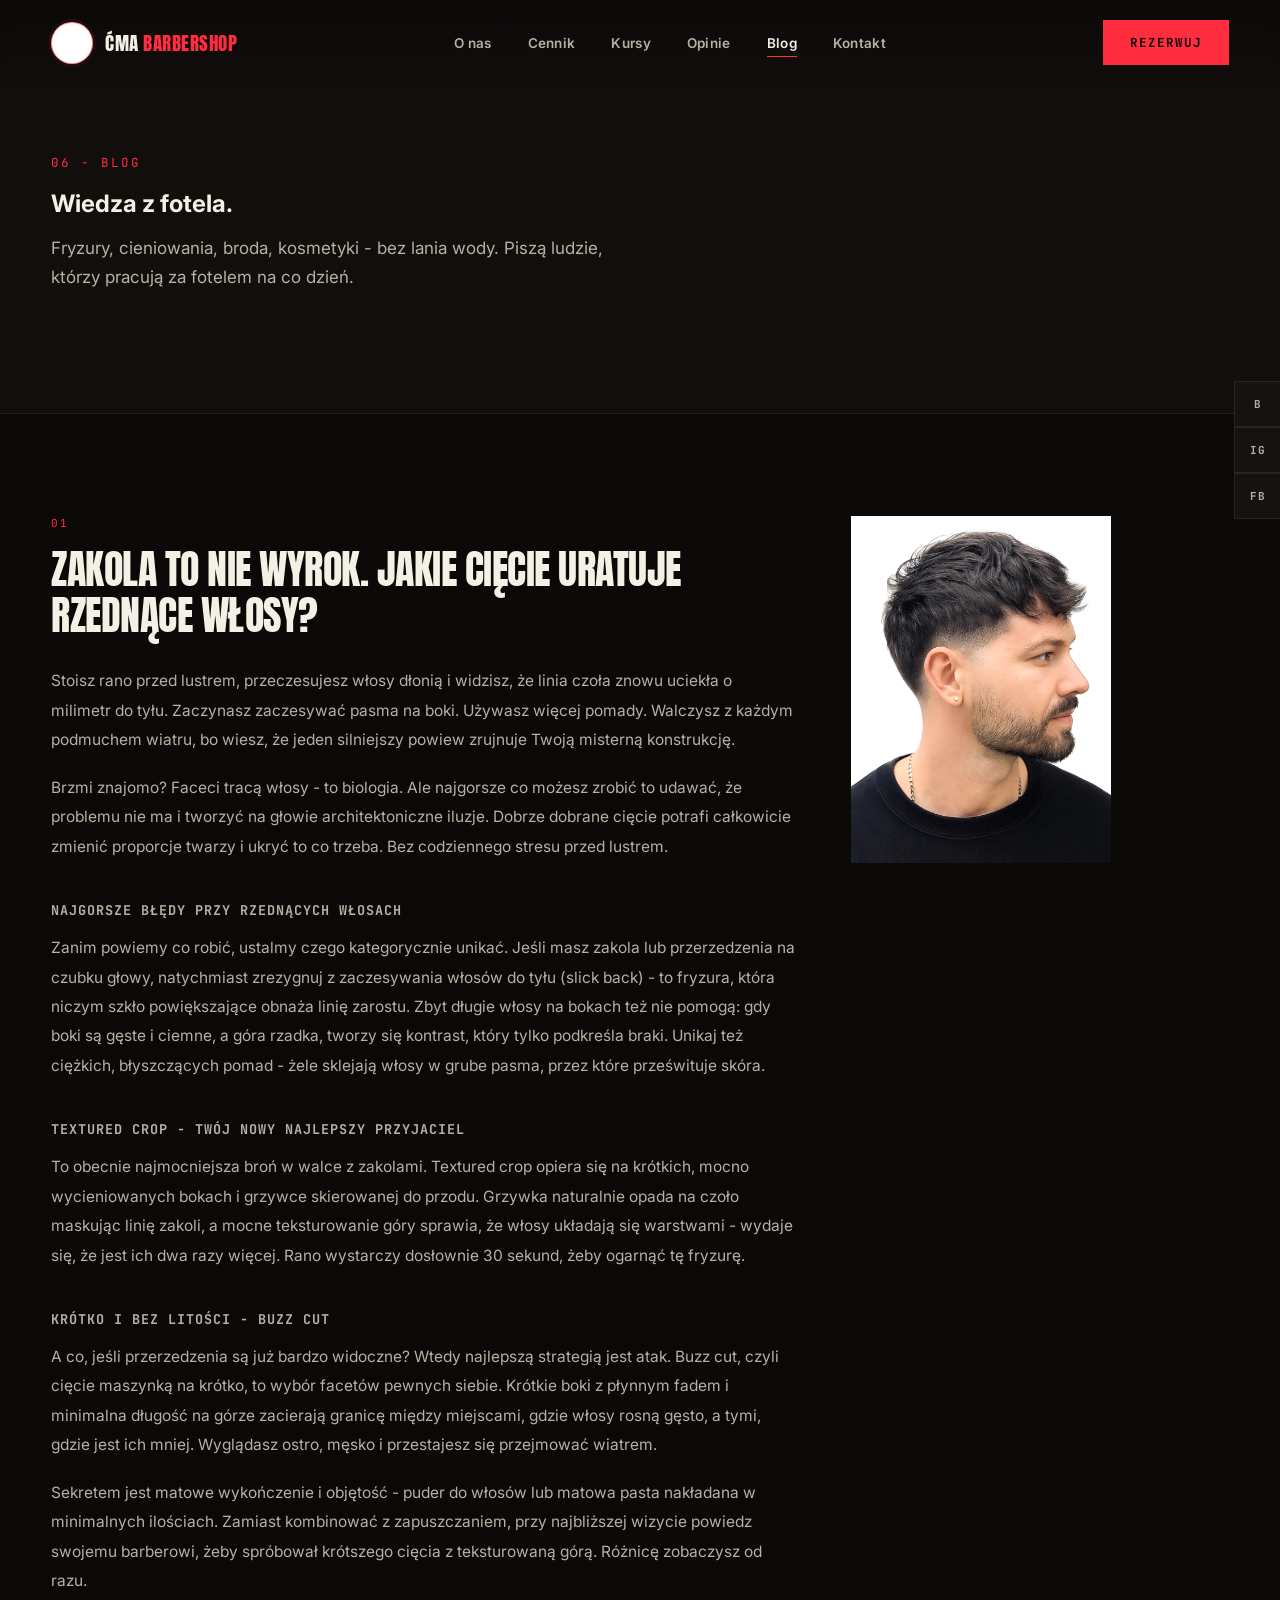
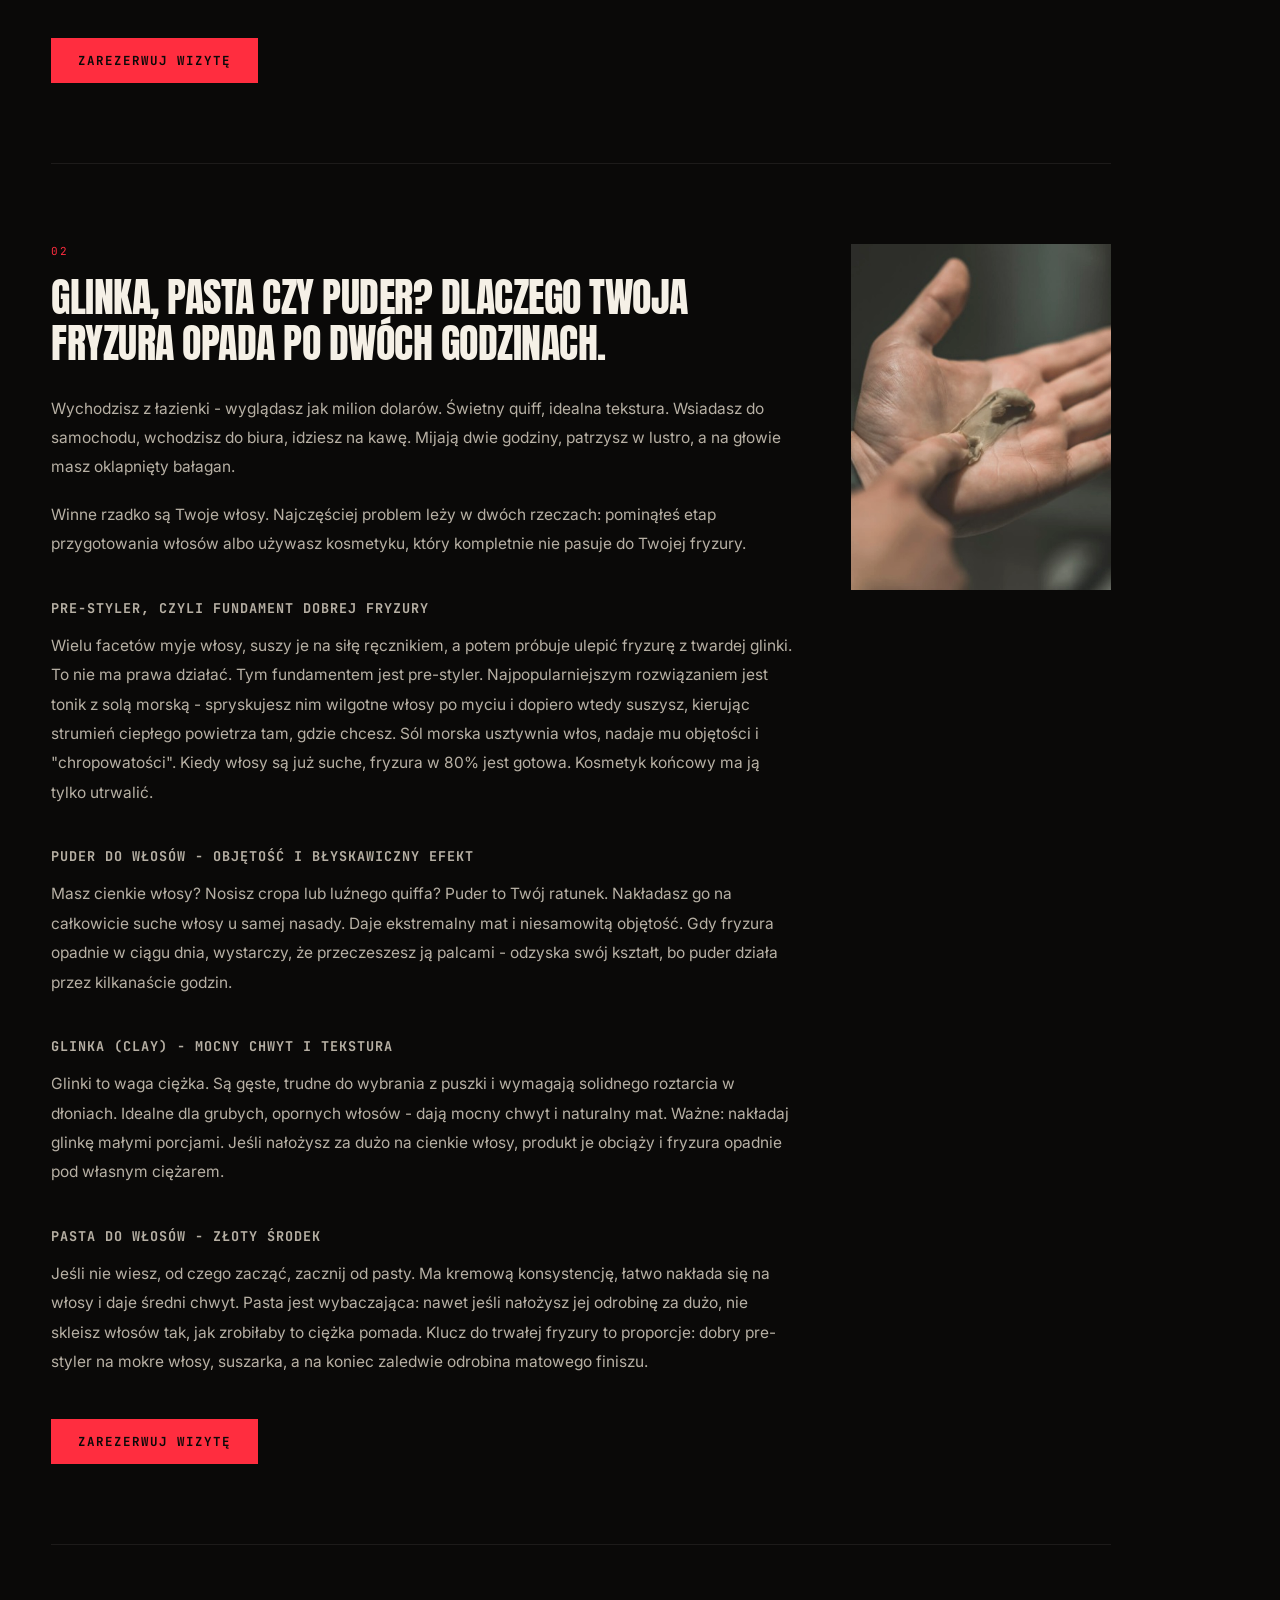
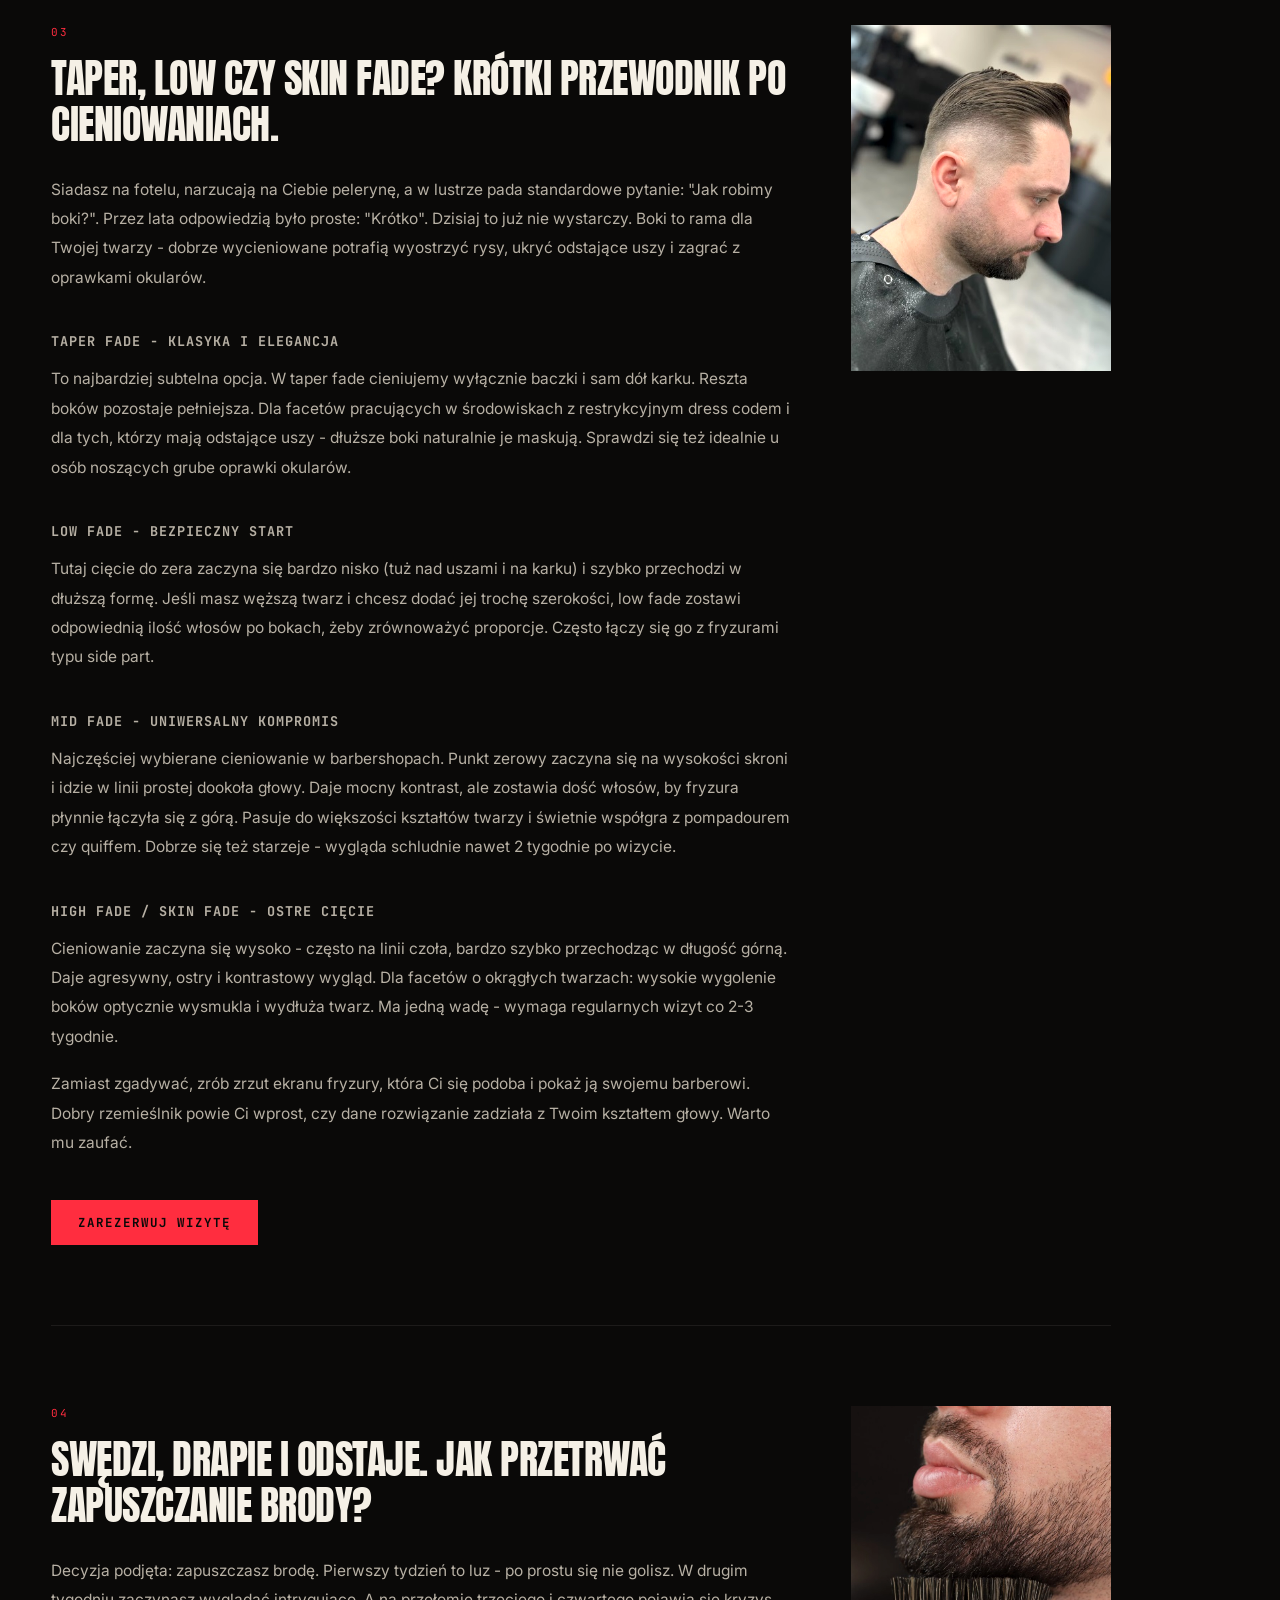
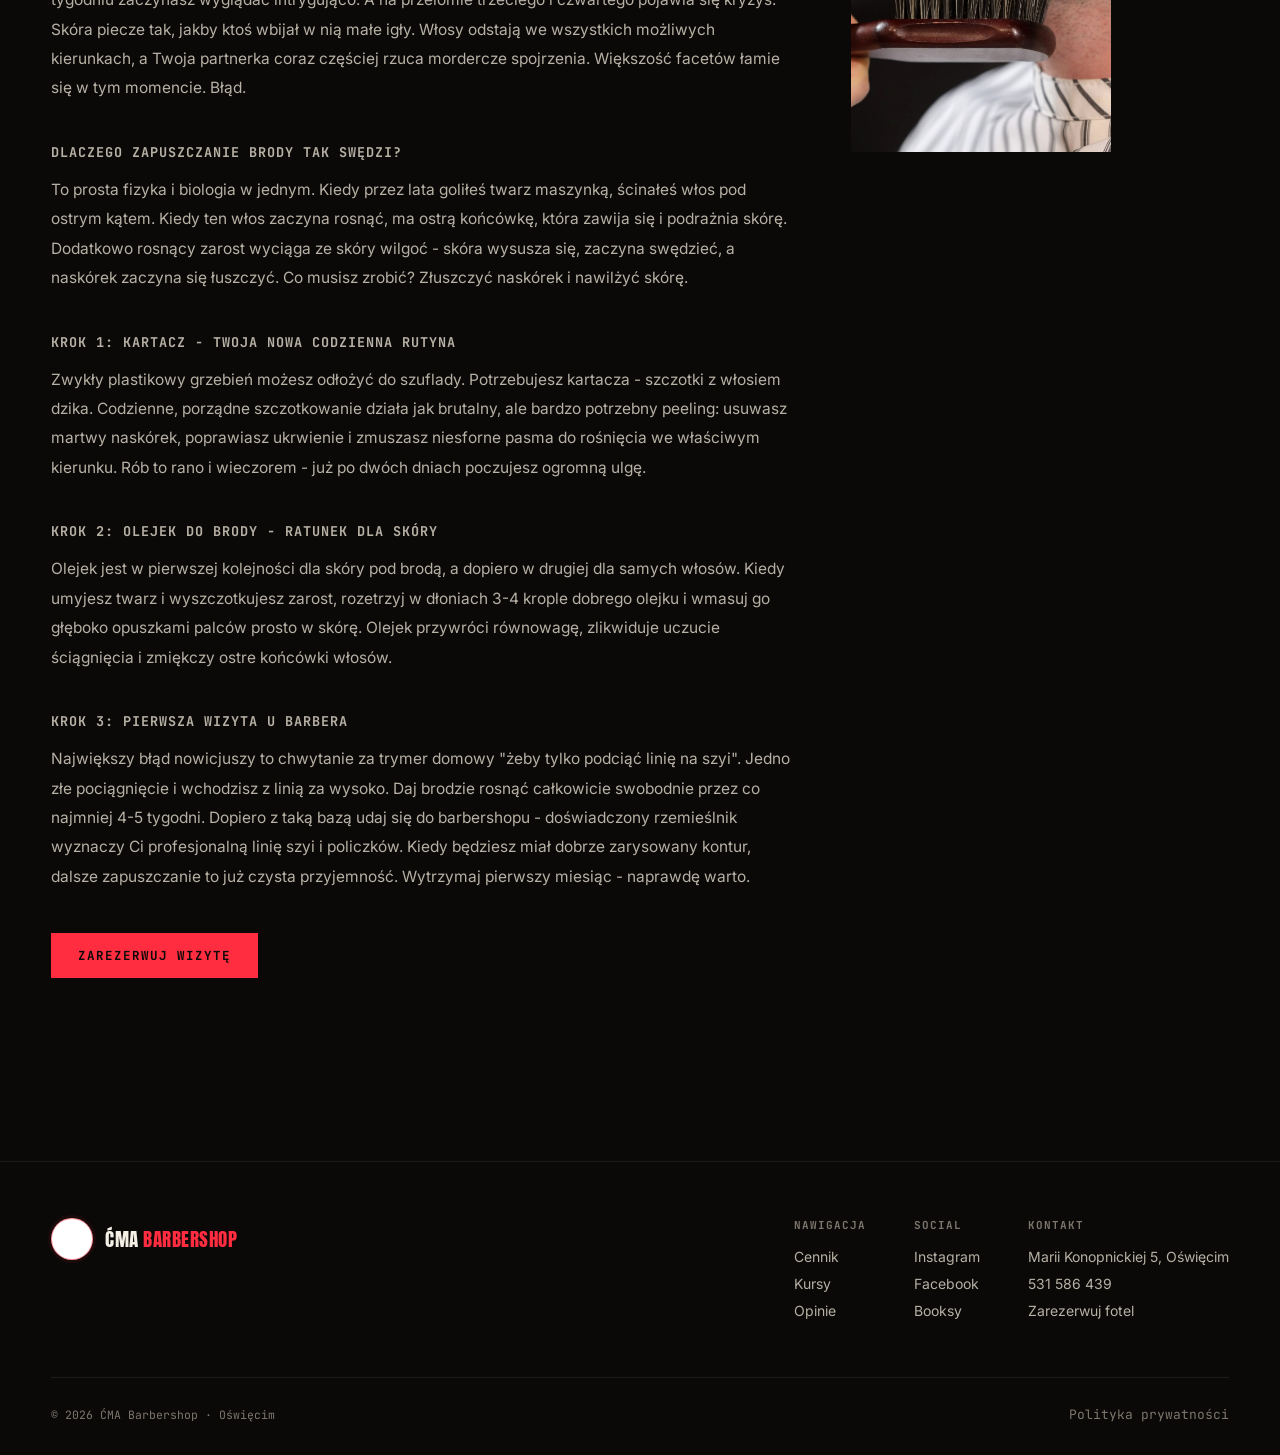
==== commit 513a166e: "Update blog.html" ====
--- a/blog.html
+++ b/blog.html
@@ -184,7 +184,7 @@
   </div>
   <div class="footer-bottom">
     <span>© 2026 ĆMA Barbershop · Oświęcim</span>
-    <span>Lecisz na światło.</span>
+    <a href="privacy.html" style="color:var(--grey);text-decoration:none;font-size:13px;">Polityka prywatności</a>
   </div>
 </footer>
 
--- a/style.css
+++ b/style.css
@@ -1,4 +1,4 @@
-  @import url('https://fonts.googleapis.com/css2?family=Anton&family=Bebas+Neue&family=Inter:wght@400;500;600;700;800;900&family=JetBrains+Mono:wght@400;500;600;700&display=swap');
+  /* Google Fonts loaded via <link> in HTML head for non-render-blocking delivery */
 
   :root{
     --bg: #0a0908;
@@ -79,12 +79,12 @@
     width:42px; height:42px; border-radius:50%;
     border:1px solid rgba(255,45,63,0.5);
     display:flex; align-items:center; justify-content:center;
-    background:#f5f0e6;
+    background:#ffffff;
     overflow:hidden;
     box-shadow:0 0 0 3px rgba(255,45,63,0.08);
     flex-shrink:0;
   }
-  .brand-mark img{ width:100%; height:100%; object-fit:cover; display:block; }
+  .brand-mark img{ width:100%; height:100%; object-fit:contain; display:block; }
   .brand-name{ font-family:var(--display); font-size:19px; letter-spacing:0.5px; text-transform:uppercase; }
   .brand-name span{ color:var(--red); }
 
@@ -218,7 +218,7 @@
   .hero h1{
     font-family:var(--display); text-transform:uppercase;
     font-size:clamp(56px, 8.6vw, 122px); line-height:1.08; letter-spacing:-1px;
-    margin-bottom:8px;
+    margin-bottom:0; padding-bottom:32px;
   }
   .hero h1 .outline-text{
     -webkit-text-stroke:1.5px var(--cream); color:transparent;
@@ -659,7 +659,7 @@
   .contact-info{ background:var(--bg); padding:56px clamp(28px,4vw,64px); }
   .info-block{ margin-bottom:34px; padding-bottom:34px; border-bottom:1px solid var(--card-line); }
   .info-block:last-of-type{ border-bottom:none; }
-  .info-block h4{ font-family:var(--mono); font-size:11.5px; color:var(--red); text-transform:uppercase; letter-spacing:1.5px; margin-bottom:14px; }
+  .info-block h3{ font-family:var(--mono); font-size:11.5px; color:var(--red); text-transform:uppercase; letter-spacing:1.5px; margin-bottom:14px; }
   .info-block p{ font-size:17px; line-height:1.5; }
   .hours-table{ display:flex; flex-direction:column; gap:8px; }
   .hours-table .hrow{ display:flex; justify-content:space-between; font-size:14.5px; color:var(--cream-dim); padding:6px 0; }
